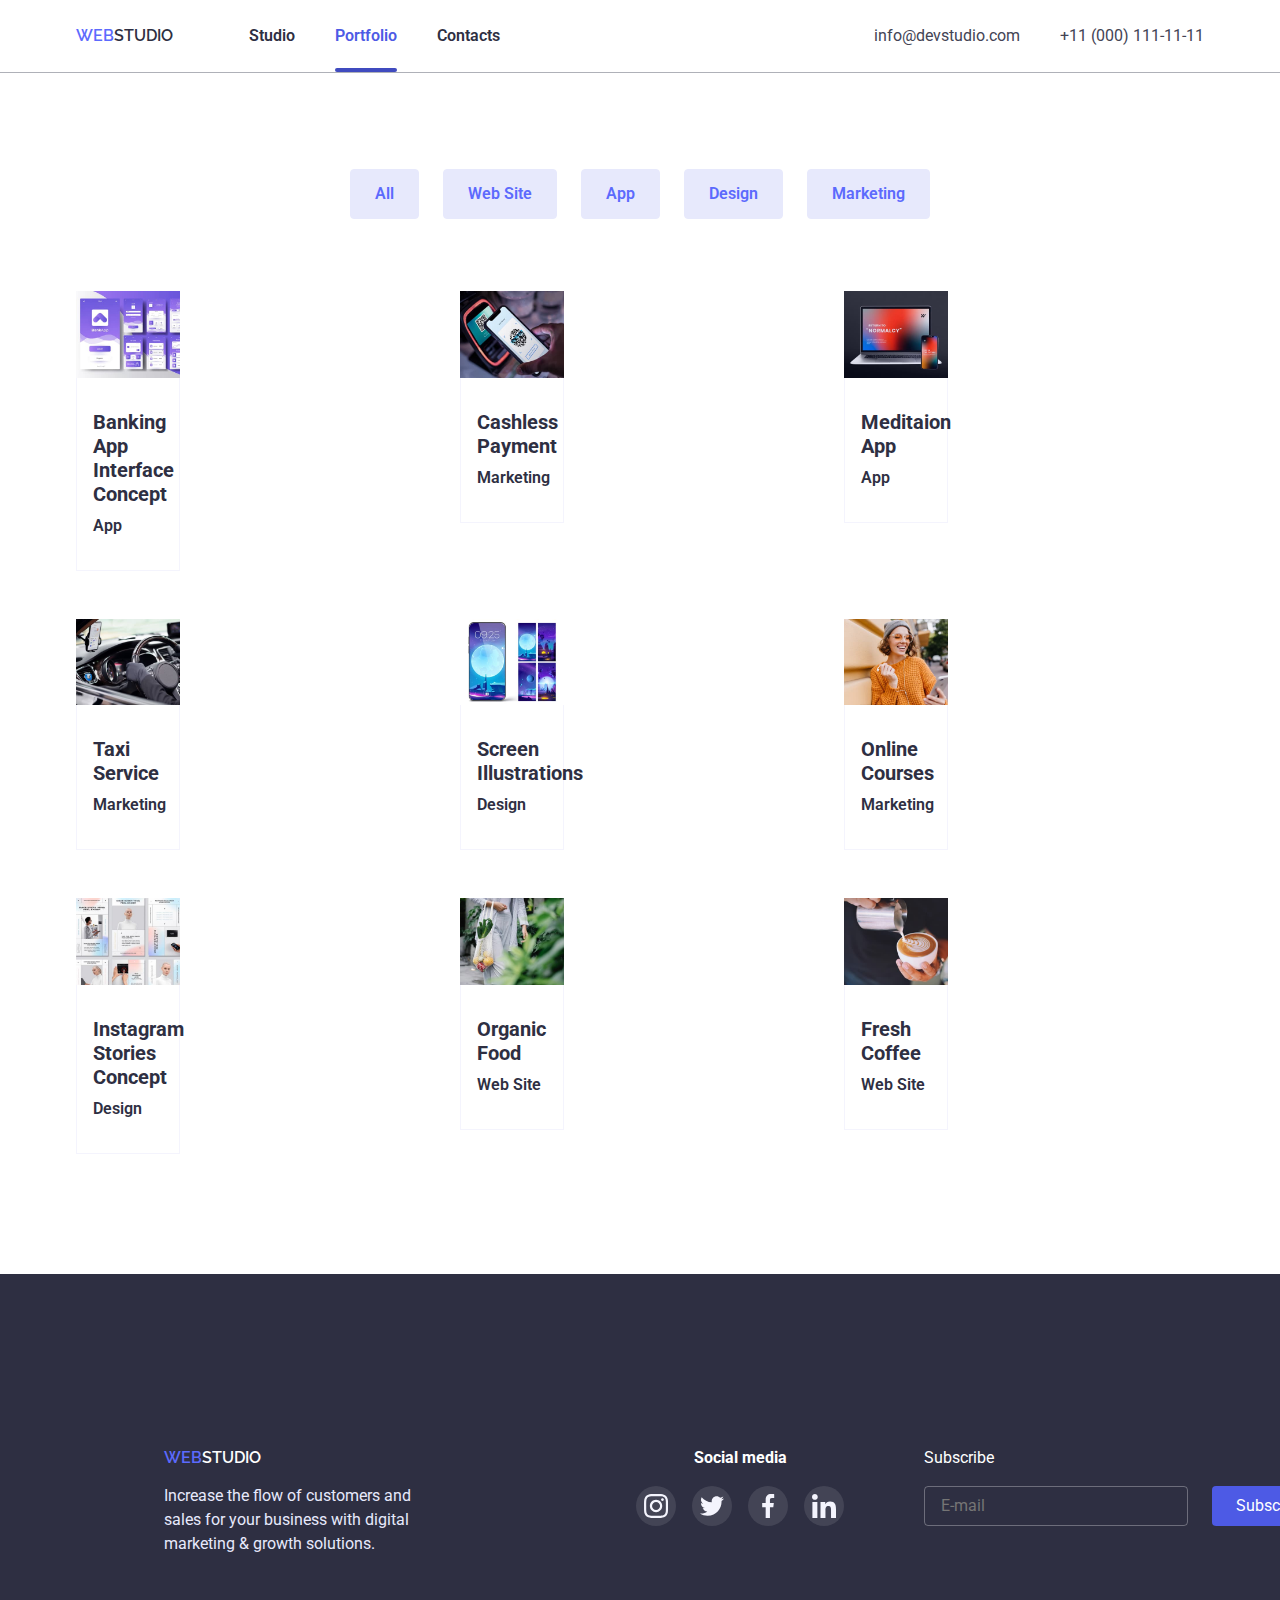
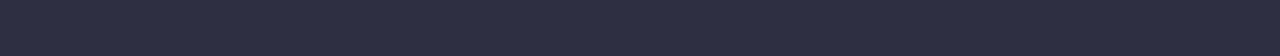
==== portfolio.html @ 5d25dc53 "." ====
<!DOCTYPE html>
<html lang="en">
<head>
    <meta charset="UTF-8">
    <meta http-equiv="X-UA-Compatible" content="IE=edge">
    <meta name="viewport" content="width=device-width, initial-scale=1.0">
    <title>Portfolio</title>
    <link rel="preconnect" href="https://fonts.googleapis.com"><link rel="preconnect" href="https://fonts.gstatic.com" crossorigin><link href="https://fonts.googleapis.com/css2?family=Raleway:wght@800&family=Roboto:wght@400;700&display=swap" rel="stylesheet">
    <link rel="stylesheet" href="https://cdn.jsdelivr.net/npm/modern-normalize@1.1.0/modern-normalize.min.css">
    <link href="https://unpkg.com/aos@2.3.1/dist/aos.css" rel="stylesheet">
    <link rel="stylesheet" href="./css/styles.css">
    <link rel="stylesheet" href="./css/mobile.css">
    <link rel="stylesheet" href="./css/tablet.css">
    <link rel="stylesheet" href="./css/desktop.css">
</head>
<body>
    <header class=" header">
        <div class="container page-header-container ">
            <nav class="page-nav">
                <a href="" class=" studio link page-header"><span class="web">Web</span>studio</a>
                <ul class=" header-list list ">
                    <li class="header-list">
                        <a  class=" link page-header" href="index.html "> Studio</a></li>
                    <li class="header-list">
                        <a class=" link1 page-header curent" href=" portfolio.html "> Portfolio</a></li>
                    <li class="header-list">
                        <a class=" link page-header" href="#contacts">Contacts</a></li>
        </ul>   
</nav>
<ul class="header-list list">
    <li class="header-link">
       <a class="contacts page-header page-header-list" href="mailto:info@devstudio.com">info@devstudio.com</a></li>
   <li class="header-link">
       <a class="contacts2 page-header page-header-list" href="tel:+110001111111">+11 (000) 111-11-11</a></li>
</ul> 
<button type="button" class="menu-open"data-menu-open >
<svg class="menu-svg" width="32" height="22">
    <use href="./images/defs.svg#icon-menu-1"></use>
</svg>
</button>
</div> 
        <div class="mob-menu is-hidden" data-menu >
            <div class="container">
                <div>
            <button type="button" class="menu-close" data-menu-close >
                <svg class="icon-a" width="8" height="8" >
                    <use href="./images/x.svg#icon-close-black-18dp-2-1-1" ></use>
                </svg>
            </button>
            <ul class=" mob-menu-list list ">
                <li class="mob-menu-item">
                    <a  class="mob-menu-link1 link" href="index.html "> Studio</a></li>
                <li class="mob-menu-item">
                    <a class="mob-menu-link1 link" href=" portfolio.html "> Portfolio</a></li>
                <li class="mob-menu-item">
                    <a class="mob-menu-link1 link" href="#contacts">Contacts</a></li>
    </ul> 
</div>
<div>
    <ul class="mob-menu-list2 list">
       <li class="mob-menu-item">
           <a class="mob-menu-link1 link" href="tel:+110001111111">+11 (000) 111-11-11</a></li>
           </ul>
    <ul class="mob-menu-list3 list">
        <li class="mob-menu-item2">
            <a class="mob-menu-link3 link" href="mailto:info@devstudio.com">info@devstudio.com</a></li>
    </ul>
        </div>
   <ul class="social-mob-menu list">
    <li class="social-media-menu ">
        <a href="" class="social-link-menu link">
            <svg class="social-icon-menu" width="24" height="24">
                <use href="./images/defs.svg#icon-instagram"></use>
            </svg>
        </a></li>
        <li class="social-media-menu">
            <a href="" class="social-link-menu link">
                <svg class=" social-icon-menu" width="24" height="24">
                    <use href="./images/defs.svg#icon-twitter"></use>
                </svg>
            </a></li>
        <li class="social-media-menu">
            <a href="" class="social-link-menu link">
                <svg class=" social-icon-menu" width="24" height="24">
                    <use href="./images/defs.svg#icon-facebook"></use>
                </svg>  
            </a></li>
        <li class="social-media-menu ">
            <a href="" class="social-link-menu link">
                <svg class=" social-icon-menu" width="24" height="24">
                    <use href="./images/defs.svg#icon-linkedin"></use>
                </svg> 
            </a></li>
</ul>
</div>
</div> 
</div>
</header>
    <main>
        <section class="portfolio">
            <div class="container">
                <h1 class="button3 visual " id="portfolio">Button</h1>
                <ul class="list-button button2">
               <li><button type="button" class=" button button-list ">All</button></li>
               <li><button type="button" class=" button button-list ">Web Site</button></li>
              <li><button type="button" class=" button  button-list ">App</button></li> 
              <li><button type="button" class=" button  button-list ">Design</button></li> 
               <li><button type="button" class=" button button-list ">Marketing</button></li>
           </ul>
       <ul class=" team-foto-list list foto-team " >
            <picture>
                <source 
                srcset="./portfolio-images/bankApp.jpg 1x,
                 ./portfolio-images/bankApp2x.jpg 2x"
                 media="(min-width: 320px)"
                 >
                 <source 
                srcset="./portfolio-images/bankApp-tab.jpg 1x,
                 ./portfolio-images/bankApp-tab2x.jpg 2x"
                 media="(min-width: 768px)"
                 >
                 <source 
                 srcset="./portfolio-images/bankApp-des.jpg 1x,
                  ./portfolio-images/bankApp-des2x.jpg 2x"
                  media="(max-width: 1200px)"
                  >
                 <li class=" team-title-foto ">
                 <a href="" class="link team-title-foto1">
                    <div class="foto-text-wrap">
                    <img src="./portfolio-images/foto.jpg" alt="Banking " width="360" height="300">
                    <p class="foto-text0">14 Stylish and User-Friendly App Design Concepts · Task Manager App · Calorie Tracker App · Exotic Fruit Ecommerce App · Cloud Storage App</p>
                </div>
                    <div class="empployees-card-contant2" >
                <h2  class=" name">Banking App Interface Concept</h2>
                <p class=" work">App</p>
               </div>
            </a>
            </li>
            </picture>
           <picture>
            <source 
                srcset="./portfolio-images/CashlessPayment.jpg 1x,
                 ./portfolio-images/CashlessPayment2x.jpg 2x"
                 media="(min-width: 320px)"
                 >
                 <source 
                 srcset="./portfolio-images/CashlessPayment-tab.jpg 1x,
                  ./portfolio-images/CashlessPayment-tab2x.jpg 2x"
                  media="(min-width: 768px)"
                  >
                  <source 
                 srcset="./portfolio-images/CashlessPayment-des.jpg 1x,
                  ./portfolio-images/CashlessPayment-des2x.jpg 2x"
                  media="(max-width: 1200px)"
                  >
            <li class="team-title-foto">
                <a href="" class="link text-foto-a team-title-foto1">
                <div class="foto-text-wrap ">
                    <img src="./portfolio-images/phone.jpg" alt="phone" width="360" height="300">
                        <p class="foto-text0">14 Stylish and User-Friendly App Design Concepts · Task Manager App · Calorie Tracker App · Exotic Fruit Ecommerce App · Cloud Storage App</p>
                    </div>
                        <div class="empployees-card-contant2">
                            <h2 class="name">Cashless Payment</h2>
                            <p class="work" >Marketing</p>
                        </div>   
            </a>
            </li>
           </picture>
           <picture>
            <source 
            srcset="./portfolio-images/MeditationApp.jpg 1x,
             ./portfolio-images/MeditationApp2x.jpg 2x"
             media="(min-width: 320px)"
             >
             <source 
             srcset="./portfolio-images/MeditationApp-tab.jpg 1x,
              ./portfolio-images/MeditationApp-tab2x.jpg 2x"
              media="(min-width: 768px)"
              >
              <source 
             srcset="./portfolio-images/MeditationApp-des.jpg 1x,
              ./portfolio-images/MeditationApp-des2x.jpg 2x"
              media="(max-width: 1200px)"
              >
              <li class=" team-title-foto ">
                <a href="" class="link team-title-foto1">
                    <div class="foto-text-wrap">
                    <img src="./portfolio-images/Laptop.jpg" alt="Meditaion App" width="360" height="300">
                    <p class="foto-text0">14 Stylish and User-Friendly App Design Concepts · Task Manager App · Calorie Tracker App · Exotic Fruit Ecommerce App · Cloud Storage App</p>
               </div>
                    <div  class="empployees-card-contant2">
                    <h2 class="name">Meditaion App</h2>
                    <p class="work">App</p>
                </div>
            </a>
            </li>
           </picture>
           <picture>
            <source 
            srcset="./portfolio-images/TaxiService.jpg 1x,
             ./portfolio-images/TaxiService2x.jpg 2x"
             media="(min-width: 320px)"
             >
             <source 
             srcset="./portfolio-images/TaxiService-tab.jpg 1x,
              ./portfolio-images/TaxiService-tab2x.jpg 2x"
              media="(min-width: 768px)"
              >
              <source 
             srcset="./portfolio-images/TaxiService-des.jpg 1x,
              ./portfolio-images/TaxiService-des2x.jpg 2x"
              media="(max-width: 1200px)"
              >
            <li class="team-title-foto ">
                <a href="" class="link team-title-foto1">
                    <div class="foto-text-wrap">
                    <img src="./portfolio-images/taxi.jpg" alt="Taxi" width="360" height="300">  
                <p class="foto-text0">14 Stylish and User-Friendly App Design Concepts · Task Manager App · Calorie Tracker App · Exotic Fruit Ecommerce App · Cloud Storage App</p>
               </div>
                <div class="empployees-card-contant2" >
                    <h3 class="name">Taxi Service</h3>
                    <p class="work">Marketing</p>
                </div>
            </a> </li>
           </picture>
           <picture>
            <source 
            srcset="./portfolio-images/ScreenIllustrations.jpg 1x,
             ./portfolio-images/ScreenIllustrations2x.jpg 2x"
             media="(min-width: 320px)"
             >
             <source 
             srcset="./portfolio-images/ScreenIllustrations-tab.jpg 1x,
              ./portfolio-images/ScreenIllustrations-tab2x.jpg 2x"
              media="(min-width: 768px)"
              >
              <source 
             srcset="./portfolio-images/ScreenIllustrations-des.jpg 1x,
              ./portfolio-images/ScreenIllustrations-des2x.jpg 2x"
              media="(max-width: 1200px)"
              >
            <li class="team-title-foto " >
                <a href="" class="link team-title-foto1">
                    <div class="foto-text-wrap">
                    <img src="./portfolio-images/screen.jpg" alt="Screen" width="360" height="300">
                <p class="foto-text0">14 Stylish and User-Friendly App Design Concepts · Task Manager App · Calorie Tracker App · Exotic Fruit Ecommerce App · Cloud Storage App</p>
               </div>
                <div class="empployees-card-contant2">
                <h3 class="name">Screen Illustrations</h3>
                <p class="work" >Design</p>
               </div>
            </a>
            </li>
           </picture>
        <picture>
            <source 
            srcset="./portfolio-images/OnlineCourses.jpg 1x,
             ./portfolio-images/OnlineCourses2x.jpg 2x"
             media="(min-width: 320px)"
             >
             <source 
             srcset="./portfolio-images/OnlineCourses-tab.jpg 1x,
              ./portfolio-images/OnlineCourses-tab2x.jpg 2x"
              media="(min-width: 768px)"
              >
              <source 
             srcset="./portfolio-images/OnlineCourses-des.jpg 1x,
              ./portfolio-images/OnlineCourses-des2x.jpg 2x"
              media="(max-width: 1200px)"
              > 
            <li class="team-title-foto ">
                <a href="" class="link team-title-foto1 ">
                    <div class="foto-text-wrap">
                    <img src="./portfolio-images/online.jpg" alt="Online Courses" width="360" height="300">
                    <p class="foto-text0">14 Stylish and User-Friendly App Design Concepts · Task Manager App · Calorie Tracker App · Exotic Fruit Ecommerce App · Cloud Storage App</p>
                </div>
                    <div class="empployees-card-contant2" >
                <h3 class="name">Online Courses</h3>
                <p class="work">Marketing</p>
               </div>
            </a>
            </li>
        </picture>
        <picture>
            <source 
            srcset="./portfolio-images/InstagramStoriesConcept.jpg 1x,
             ./portfolio-images/InstagramStoriesConcept2x.jpg 2x"
             media="(min-width: 320px)"
             >
             <source 
             srcset="./portfolio-images/InstagramStoriesConcept-tab.jpg 1x,
              ./portfolio-images/InstagramStoriesConcept-tab2x.jpg 2x"
              media="(min-width: 768px)"
              >
              <source 
             srcset="./portfolio-images/InstagramStoriesConcept-des.jpg 1x,
              ./portfolio-images/InstagramStoriesConcept-des2x.jpg 2x"
              media="(max-width: 1200px)"
              > 
              <li class="team-title-foto ">
                <a href="" class="link team-title-foto1">
               <div class="foto-text-wrap">
                    <img src="./portfolio-images/instagram.jpg" alt="Instagram Stories" width="360" height="300">
                <p class="foto-text0">14 Stylish and User-Friendly App Design Concepts · Task Manager App · Calorie Tracker App · Exotic Fruit Ecommerce App · Cloud Storage App</p>
                </div>
                <div class="empployees-card-contant2">  
                <h3 class="name">Instagram Stories Concept</h3>
               <p class="work">Design</p>
            </div>
        </a>
        </li>
        </picture>
        <picture>
            <source 
            srcset="./portfolio-images/OrganicFood.jpg 1x,
             ./portfolio-images/OrganicFood2x.jpg 2x"
             media="(min-width: 320px)"
             >
             <source 
             srcset="./portfolio-images/OrganicFood-tab.jpg 1x,
              ./portfolio-images/OrganicFood-tab2x.jpg 2x"
              media="(min-width: 768px)"
              >
              <source 
             srcset="./portfolio-images/OrganicFood-des.jpg 1x,
              ./portfolio-images/OrganicFood-des2x.jpg 2x"
              media="(max-width: 1200px)"
              > 
              <li class="team-title-foto ">
                <a href="" class="link team-title-foto1">
               <div class="foto-text-wrap">
                    <img src="./portfolio-images/organic.jpg" alt="Organic Food" width="360" height="300">
                <p class="foto-text0">14 Stylish and User-Friendly App Design Concepts · Task Manager App · Calorie Tracker App · Exotic Fruit Ecommerce App · Cloud Storage App</p>
            </div>
                <div class="empployees-card-contant2" >
                    <h3 class="name" >Organic Food</h3>
                    <p class="work">Web Site</p>
                </div>
            </a>
            </li> 
        </picture>
        <picture>
            <source 
            srcset="./portfolio-images/FreshCoffee.jpg 1x,
             ./portfolio-images/FreshCoffee2x.jpg 2x"
             media="(min-width: 320px)"
             >
             <source 
             srcset="./portfolio-images/FreshCoffee-tab.jpg 1x,
              ./portfolio-images/FreshCoffee-tab2x.jpg 2x"
              media="(min-width: 768px)"
              >
              <source 
             srcset="./portfolio-images/FreshCoffee-des.jpg 1x,
              ./portfolio-images/FreshCoffee-des2x.jpg 2x"
              media="(max-width: 1200px)"
              > 
            <li class="team-title-foto ">
                <a href="" class="link team-title-foto1">
               <div class="foto-text-wrap">
                    <img src="./portfolio-images/coffee.jpg" alt="Fresh Coffee" width="360" height="300"> 
                <p class="foto-text0">14 Stylish and User-Friendly App Design Concepts · Task Manager App · Calorie Tracker App · Exotic Fruit Ecommerce App · Cloud Storage App</p>
            </div>
                <div class="empployees-card-contant2" >
                    <h3 class="name" >Fresh Coffee</h3>
                    <p class="work">Web Site</p>
                </div>
            </a>
            </li> 
        </picture>  
    </ul>     
</div>  
</section>
</main>  
<footer class="footer " id="contacts">
    <div class="container footer-container">
       <div class="div">
        <a class=" studio-footer link footer-end list " href=""><span class="web2">Web</span>studio</a></li>
    <p class="end-text">Increase the flow of customers and sales for your business with digital marketing & growth solutions.</p>
</div>
    <div class="footer-div-1">
    <h3 class="media">Social media</h3>
    <ul class="box-icone2 list ">
        <li class="box-icone">
            <a href="" class="box-icone-a">
            <svg class=" media-icone-a" width="24" height="24" >
                <use href="./images/defs.svg#icon-instagram"></use>
            </svg>
        </a></li>
    <li class="box-icone">
         <a href="" class="box-icone-a">
         <svg class=" media-icon" width="24" height="24">
            <use href="./images/defs.svg#icon-twitter"></use>
        </svg>
    </a></li>
    <li class="box-icone">
         <a href="" class="box-icone-a">
            <svg class=" media-icon" width="24" height="24">
                <use href="./images/defs.svg#icon-facebook"></use>
            </svg>
         </a></li>
         <li class="box-icone">
            <a href="" class="box-icone-a">
                <svg class=" media-icon" width="24" height=24">
                    <use href="./images/defs.svg#icon-linkedin"></use>
                </svg>
            </a></li>
</ul>
</div>
<div class="footer-div">
    <p class="subscribe">Subscribe</p>
    <form action="" class="contact-form">
        <input 
        aria-label="E-mail"
        type="email" 
        name="email"
        class="email" 
        placeholder="E-mail">
    <button class="button-s">Subscribe
        <svg class=" icon-send" width="24" height="20">
            <use href="./images/symbol3-defs.svg#icon-Frame-3-1"></use>
        </svg>    
    </button>
</form>
</div>
</div>
</footer>
</body>
<script src="./js/menu.js"></script>
</html>
---- css/styles.css ----
:root{
    --title-color : #2E2F42;
    --typle-color:#5c6afd;
    --while-color:#FFFFFF;
    --typle2-color:#434455;
    --while2-color:#E7E9FC;
    --while3-color:#F4F4FD;
    --blue-color:#4D5AE5;
    --title2-color:#AFB1B8;
    --title3-color:#8E8F99;
    --title4-color:#E5E5E5;
    --blue2-color:#404BBF;
    --green:#31D0AA;
    ----red: red;
    --gray:#757575;
}

h1,
h2,
h3,
p{
margin-top: 0%;
margin-bottom: 0%;
}
.portfolio1{
    padding-bottom: 48px;
}
ul{
margin-top: 0%;
margin-bottom: 0%;
padding-left: 0%;
}
img{
display: block;
width: 100%;
height: auto;
}
.container{
width: 1158px;
margin-left: auto;
margin-right: auto;
padding-left: 15px;
padding-right: 15px;
}
/*-------------HEADER-------------- */
.header{
background:var(--while-color);
border-bottom: 1px solid var(--title2-color);
}
.element.style{
    display: flex;
}
.no-scroll{
    overflow: hidden;
}
.studio{
   margin-right: 76px;
}
.page-header-container{
    display: flex;
    align-items: center;
}
.contacts{
    margin-left: 332px;
}
body{
    color:var(--title-color) ;
    font-family: 'Roboto',sans-serif;
}
.web{
    color: var(--typle-color);
    text-transform: uppercase; 
    font-family: Raleway;
}
.studio{
    color:var(--title-color);
    text-transform: uppercase; 
    font-family: Raleway;
}
.team-title-foto{
    font-size: 36px;
    line-height:calc(40/36);
    color:var(--title-color);
   width: 396px;
}
/*---------------BUTTON------------ */
.menu-open{
    min-height: 40px;
    min-width: 40px;
    display: flex;
    align-items: center;
    justify-items: center;
    margin: 0;
    padding: 0;
    background-color:transparent;
    margin-left: auto;
    border: none;
    cursor: pointer;
    outline: none;
}
.menu-svg{
    stroke:var(--title-color);
    justify-content: center;
    align-items: center; 
}
.page-header-list{
    color: var(--blue-color);
}
/* --------HEADER-------- */
.header-list,
.contacts,
.contacts2{
    display: none;
}
.page-header{
    padding-top: 24px;
    padding-bottom: 24px;
}
/*-----------MENU-----------*/
.mob-menu{
    position: fixed;
    top: 0;
    z-index: 1;
    width: 100%;
    height: 100%;
    background-color: var(--while-color);
    padding-top:24px;
}
.mob-menu > .container{
    height: 100%;
    display: flex;
    flex-direction: column;
    justify-content: space-between;
    overflow-y: auto;
}
.menu-close{
    display: block;
    margin-left: auto;
    margin-bottom: 32px;
    width: 24px;
    height: 24px;
    border:1 px solid var(--while2-color);
    border-radius: 50%;
    cursor: pointer;
}
.mob-menu-list{
    margin-bottom: 284px;
}
.mob-menu-item:not(:last-child){
margin-bottom: 40px;
}
.mob-menu-link1{
font-weight: 700;
font-size: 36px;
line-height:calc(40/36);
letter-spacing: 0.02em;
color: var(--title-color);
}
.mob-menu-link1:hover,
.mob-menu-link1:focus{
   color:var(--blue-color);
}
 .mob-menu-link3:hover,
.mob-menu-link3:focus{
    color:var(--blue-color);
 }
.mob-menu-link3{
    font-weight: 500;
    font-size: 20px;
    line-height: calc(24/20);
    color: var(--title-color);
}
.mob-menu-list2{
    margin-bottom: 40px;
}
.mob-menu-list3{
    margin-bottom: 48px;
}
/*.social-mob-menu{
    display: flex;
    gap: 24px;
    justify-content: center;
    margin-top: 8px;
}*/
.social-mob-menu {
    display: flex;
    gap: 64px;
    justify-content: center;
    margin-bottom: 40px;
}
.social-media-menu{
    width:40px ;
    height:40px;
}
.social-link-menu{
    width: 100%;
    height: 100%;
    background-color: var(--blue-color);
    border-radius: 50%;
    display: flex;
    justify-content: center;
    align-items: center;
    cursor: pointer;
    }

.social-icon-menu{
     align-items: center;
    justify-content: center;
}
/*------------------SKILLS-------------*/
/*.rectangle{
    border-radius: 4px;
    border: 1px solid var(--while3-color);
    display: block;
    width: 264px;
    gap: 24px;
    background-color: var(--while3-color);
    margin-bottom: 8px;
}*/
.skills-2{
    padding-top: 96px;
    padding-bottom: 96px;
}
/*--------------STUDIO---------- */
.box-media{
    border-radius: 4px;
    background-color: var(--while3-color);
    width: 264px;
    height: 112px;
    gap: 24px;
    justify-content: center;
    display: flex;
}
/*.box-1{
    height: 112px;
    width: 264px;
    display: flex;
    align-items: center;
    justify-content: center;
    position: absolute;
}*/
.sol{
    padding-top:112px;
    padding-bottom:112px;
    margin-left: auto;
    margin-right: auto;
    background-image: linear-gradient(rgba(46, 47, 66, 0.7),rgba(46, 47, 66, 0.7)), url('../images/office-mobile.jpg');
    background-size:cover;
    background-position: center;
    background-repeat:no-repeat ;
    background-color: var(--title-color);
}
@media (min-device-pixel-ratio: 2),
  (min-resolution: 192dpi),
  (min-resolution: 2dppx){
  .sol {
    background-image: linear-gradient(rgba(46, 47, 66, 0.7),rgba(46, 47, 66, 0.7)), url('../images/office-mobile-2x.jpg');
  }  
}
.foto-text0{
position: absolute;
top: 0;
font-size: 16;
font-weight: 400;
color: var(--while-color);
padding: 40px;
background-color: var(--blue-color);
height: 100%;
transform:translateY(100%);
transition: transform 250ms cubic-bezier(0.4, 0, 0.2, 1);
overflow:auto;
}
.team-title-foto:hover .foto-text0{
    transform:translateY(0);
}
.foto-text-wrap{
    position: relative;
    overflow: hidden;
}
.foto-list{
    display: none;
}
.solutions-title{
    font-size: 36px;
    line-height:calc(40/36);
    color:var(--while-color);
    width:320px;
    margin-left:auto;
    margin-right: auto;
    text-align: center;
}
/*-------------BUTTON------------- */
.btn{
      padding-top:12px; ;
      padding-bottom: 12px;
      padding-left:32px;
      padding-right: 32px;
    font-family:inherit;
        font-size: 16px;
        line-height: calc(24/16);
        cursor: pointer;
}
.btn{
    background-color: var(--typle-color); 
    color:var(--while-color);
    margin-top: 48px;
    margin-left: auto;
    margin-right: auto;
    display: block;
    box-shadow: 0px 4px 4px rgba(0, 0, 0, 0.15);
    border-radius: 4px;
    font-weight: 600;
    border: none;
}
.button-list:hover,
.button-list:focus{  
    background-color:var(--blue2-color);
    box-shadow: 0px 1px 6px rgba(46, 47, 66, 0.08), 0px 1px 1px rgba(46, 47, 66, 0.16), 0px 2px 1px rgba(46, 47, 66, 0.08);
    color: var(--while-color);
    border-color: var(--blue2-color);
}
.button{
    padding-top: 12px;
    padding-bottom: 12px;
    padding-left: 24px;
    padding-right: 24px;
    font-family: inherit;
    font-size: 16px;
    line-height: calc(24/16);
    cursor: pointer;
    background: var(--while2-color);
    color:var(--typle-color);
    border: 1px solid var(--while2-color);
    border-radius: 4px;
    font-weight: 600;
    transition: border-color 250ms cubic-bezier(0.4, 0, 0.2, 1),color 250ms cubic-bezier(0.4, 0, 0.2, 1),box-shadow 250ms cubic-bezier(0.4, 0, 0.2, 1),background-color 250ms cubic-bezier(0.4, 0, 0.2, 1);
}

.list-button{
    display: flex;
    list-style: none;
    gap: 24px;
    justify-content: center;
    margin-bottom: 72px;
    flex-wrap: wrap;
}
    /*------------PORTFOLIO------------- */
.visual{
        position: absolute;
        width: 1px;
        height: 1px;
        margin: -1px;
        border: 0;
        padding: 0;
        white-space:nowrap;
        clip-path: inset(100%);
        clip: rect(0 0 0 0);
        overflow: hidden;
    }
    /* ---------BUTTON--------- */
.button3{
        position: absolute;
        width: 1px;
        height: 1px;
        margin: -1px;
        border: 0;
        padding: 0;
        white-space:nowrap;
        clip-path: inset(100%);
        clip: rect(0 0 0 0);
        overflow: hidden; 
    }
.btn-list:focus,
.btn-list:hover{
    background-color: var(--blue2-color);
    color:var(--while-color) ;
    }
.btn-list{
    transition: background-color 250ms cubic-bezier(0.4, 0, 0.2, 1),color 250ms cubic-bezier(0.4, 0, 0.2, 1);
}
    /* --------------STUDIO---------- */
.list-ul{
 padding: 0%;
 margin: 0;
display: inline;
gap: 24px;
}
.st-list{
    margin-right: 24px;
    display: block;
}
.st-list2{
    margin-right: auto;
    display:block;
}
.list-ul>.st-list{
    outline: 1px solid var(--while-color)   
}
.title-team{
        font-size: 36px;
        line-height: calc(40/36);
        color:var(--title-color);
        margin-bottom: 72px;
        margin-left:auto;
        text-align: center;

    }
.title-list{
        font-family: Roboto;
        font-weight: 600;
        font-size: 36px;
        line-height:calc(40/36);
        color:var(--title-color);
        margin-bottom:8px;
       
    }
.text{
        font-size: 16px;
        line-height:calc(24/16);
        color:var(--typle2-color);
        font-family:'Roboto';
        font-weight: 500;
        padding-bottom: 72px;
        margin-left: 16px;
        }
.foto{
    display: none;
}
    /*-----------LIST-------- */
.list{
    list-style: none;
}
.link{
    text-decoration: none;
    display: block;
}
/* FOTO */

/*---------CONTACTS-----------*/
.empployees-card-contant-wrapper{
border: 1px solid var(--while3-color);
background-color: var(--while-color);
border-top: none;
padding-top:32px;
padding-bottom: 32px;
text-align: center;
margin-bottom: 72px;
}

.empployees-card-contant2{
    border: 1px solid var(--while3-color);
    background-color: var(--while-color);
    border-top: none;
    padding-top:32px;
    padding-bottom: 32px;
    padding-left: 16px;  
}
.team-title{
    background:var(--while3-color);
    padding-top: 72px;
    padding-bottom: 128px;
    margin-left: auto;
    margin-right: auto;
}
.team-foto{
display: flex;
flex-wrap: wrap;
}
.team-foto-list{
    display: flex;
    gap: 48px 24px;
    flex-wrap: wrap;
}
.foto-team{
    margin-bottom: 120px;
}

team-title-foto1{
    transition: box-shadow 250ms cubic-bezier(0.4, 0, 0.2, 1) ;
}
.team-title-foto1:hover,
.team-title-foto1:focus{
    box-shadow: 0px 1px 6px rgba(46, 47, 66, 0.08), 0px 1px 1px rgba(46, 47, 66, 0.16), 0px 2px 1px rgba(46, 47, 66, 0.08);
}
.title-foto{
    font-size: 36px;
    line-height:calc(40/36);
    color:var(--title-color);
    margin-bottom: 48px;
    margin-right: 24px;

}
.card{
    margin-bottom: 120px;
}
.empployees-card-contant{
    border: 1px solid var(--while3-color);
background-color: var(--while-color);
border-top: none;
padding: 32px,16px,32px,26px;
}
.team{
    background-color:var(--while-color);
}
.name{
    font-size: 20px;
    line-height:calc(24/20);
    color:var(--title-color);
}
.work{
    font-size: 16px;
    line-height: calc(24/16);
    color:var(--title-color) ; 
    margin-top: 8px;
}
/*--------------------CUSTOMERS------------- */
.customers{
    background-color: var(--while-color);
    padding-top: 72px;
    padding-bottom: 96px;
}
.customers-text{ 
    font-size: 36px;
    line-height: calc(40/36);
    color:var(--title-color);
    margin-left:auto;
    margin-right: auto;
    text-align: center;
    margin-bottom: 72px;
}
.box{
display: flex;
gap: 24px;
flex-wrap: wrap;
margin-left: auto;
margin-right: auto;
}
.logo{
   width: calc((100% - 60px) / 2);
    height: 88px;  
}
.icone-link{
    display: flex;
    width:100%;
    height: 100%;
    justify-content: center;
    align-items: center;
    border-radius: 4px;
    border: 1px solid var(--title3-color);
    fill: var(--title3-color);
    transition: border-color 250ms cubic-bezier(0.4, 0, 0.2, 1);
}
.icone-link:hover,
.icone-link:focus{
border-color: var(--blue2-color);
fill: var(--blue2-color);
}
.icone-link{
    transition: 250ms cubic-bezier(0.4, 0, 0.2, 1);
}
/*---------------------TEAM-------------------*/
.social{
    display: flex;
    gap: 24px;
    justify-content: center;
    margin-top: 8px;
}
.social-media{
width: 40px;
height: 40px;
}
.social-icon{
    align-items: center;
    justify-content: center;
}
.social-link{
    width: 100%;
    height: 100%;
    background-color: var(--blue-color);
    border-radius: 50%;
    display: flex;
   justify-content: center;
   align-items: center;
    cursor: pointer;
    transition: background-color 250ms cubic-bezier(0.4, 0, 0.2, 1);
    }
.social-link:hover,
.social-link:focus{
background-color: var(--blue2-color);
}
/*--------------------PORTFOLIO-------------*/
.portfolio{
    padding-top: 96px;
}
/*----------FOOTER---------- */
.footer{
    background-color:var(--title-color);
    padding-top:96px;
    padding-bottom:96px ;
    margin-left: auto;
    margin-right: auto;
}
.web2{
    color: var(--typle-color);
    text-transform: uppercase; 
    font-family: Raleway;
    text-align: center;
}
.studio-footer{
    color: var(--while-color);
    font-size: 18px;
    line-height: calc(21/18);
    font-weight: 800;
    text-transform: uppercase; 
    font-family: Raleway;
    margin-left: 88px;
}
.end-text{
    font-size: 16px;
    line-height:calc(24/16);
    color:var(--while2-color) ;
    width: 268px;
    height:72px;
    margin-top: 17.5px;  
    margin-left: 88px;
    margin-right: 88px;
}
.media{
font-size: 16px;
line-height:calc(24/16);
color: var(--while-color);
margin-top: 72px;
margin-bottom: 16px;
text-align: center;
margin-left: auto;
}
.box-icone2{
    display: flex;
    gap: 16px;
    margin-left: auto;
    margin-right: auto; 
}
.box-icone{
    width: 40px;
    height: 40px;
}
.box-icone-a{
    width: 40px;
    height: 40px;
    background-color:rgba(255, 255, 255, 0.1);
    border-radius: 50%;
    display: flex;
    align-items: center;
    justify-content: center;
    cursor: pointer;
    transition:background-color 250ms cubic-bezier(0.4, 0, 0.2, 1);
    fill: var(--title3-color);
}
.box-icone-a:focus,
.box-icone-a:hover{
background-color:var(--green) ;
}
.media-icon :hover,
.media-icon :focus{
color: var(--blue2-color);
}

.div{
    margin-right: 120px;
}
/*------------------MODAL--------------*/
.backdrop{
    position: fixed;
    top: 0;
    width: 100%;
    height: 100%;
    opacity: 1;
    background-color: rgba(46, 47, 66, 0.4);;
    transition:opacity 250ms cubic-bezier(0.4, 0, 0.2, 1),visibility 250ms cubic-bezier(0.4, 0, 0.2, 1);
}
.modal{
    position: absolute;
    top: 50%;
    left: 50%;
    width: 408px;
    background-color: var(--while-color);
    border-radius: 4px;
    transform: translate(-50%,-50%) scale(1) rotate(0);
    transition:transform 250ms cubic-bezier(0.4, 0, 0.2, 1);
    padding: 72px 24px 24px ;
}
.backdrop.is-hidden.modal{
    transform: translate(-50%,-50%) scale(0) rotate(-360de);
}
.modal-button{
    display: flex;
    align-items: center;
    justify-content: center;
    position: absolute;
    right: 24px;
    top: 24px;
    width: 24px;
    height: 24px;
    background-color: transparent;
    border-radius: 50%;
    cursor: pointer;
    border:  1px solid rgba(0, 0, 0, 0.1);
    background-color: var(--while2-color);
    padding: 0px;
    transition:background-color 250ms cubic-bezier(0.4, 0, 0.2, 1);
}
.modal-button:hover,
.modal-button:focus{
    background-color: var(--blue2-color);
}
.icon-a{
    align-items: center;
    justify-content: center;
    transition:fill 250ms cubic-bezier(0.4, 0, 0.2, 1);
    fill: var(--title-color);
}
.icon-a:focus,
.icon-a:hover{
    fill: var(--while-color);
}
.is-hidden{
    opacity: 0;
    visibility: hidden;
    pointer-events: none;
}
.page-header-link{
    position: relative;
}
.modal-title2{
    font-size: 16px;
    line-height: calc(24/16);
    font-weight: 500;
    color: var(--title-color);
    text-align: center;
    margin-bottom: 14px;
}
.subscribe{
    font-size: 16px;
    line-height:calc(24/16);
    color: var(--while-color);
    margin-top: 72px;
}
.email{
    width: 396px;
    height: 40px;
    box-sizing: border-box;
border: 1px solid rgba(255, 255, 255, 0.3);
border-radius: 4px;
padding-left: 16px;
background-color:transparent;
color: var(--while-color);
transition: border-color 250ms cubic-bezier(0.4, 0, 0.2, 1), color  250ms cubic-bezier(0.4, 0, 0.2, 1);
}
.email:focus{
    border-color: var(--blue-color);
    outline: none;
}
.email::placeholder-shown{
    color: var(--blue-color);
}
.button-s{
    height: 40px;
   display: flex;
   align-items: center;
    padding: 8px 24px;
    color: var(--while-color);
    background-color: var(--blue-color);
    border-radius: 4px;
    border: none;
    cursor: pointer;
    transition:background-color 250ms cubic-bezier(0.4, 0, 0.2, 1);
    margin-top: 16px;
}
.button-s:hover,
.button-s:focus{
    background-color:var(--blue2-color);
}
.icon-send{
margin-left: 16px;
fill: var(--while-color);
}
.modal-input{
width: 100%;
height: 40px;
border: 1px solid rgba(33, 33, 33, 0.2);
border-radius: 4px;
padding-left: 35px;
background-color: transparent;
transition:border-color 250ms cubic-bezier(0.4, 0, 0.2, 1),fill 250ms cubic-bezier(0.4, 0, 0.2, 1);
}
.modal-input:focus{
border-color: var(--blue-color);
outline: none;
}
.modal-input:focus + .user{
fill: var(--blue-color);
}
.modal-coment:focus{
border-color: var(--blue-color);
outline: none;  
}
.send{
padding: 16px 32px;
color: var(--while-color);
background-color:var(--blue-color);
box-shadow: 0px 4px 4px rgba(0, 0, 0, 0.15);
border-radius: 4px;
cursor: pointer;
border: none;
margin-right: auto;
margin-left: auto;
display: block;
margin-top: 24px;
min-width: 169px;
font-weight: 500;
font-size: 16px;
line-height: calc(24/16);
transition:background-color 250ms cubic-bezier(0.4, 0, 0.2, 1) ;
}
.send:focus,
.send:hover{
background-color: var(--blue2-color);
}
.name-modal{
    font-weight: 400;
    font-size: 12px;
    line-height:calc(16/12);
    color: var(--title3-color);
    margin-bottom: 4px;
    display: inline-block;
    letter-spacing: 0.04em;
}
/*--------------------------SVG----------------*/
.user{
    display: block;
    left: 16px;
    top: 50%;
    transform: translate(0,-50%);
    fill:var(--title-color) ;
    position: absolute;
}
.modal-form{
    position: relative;
}
/*-------------------------*/

.modal-coment{
width: 360px;
height: 120px;
border: 1px solid rgba(33, 33, 33, 0.2);
border-radius: 4px;
background-color:transparent;
outline: none;
padding: 8px 16px ;
resize: none;
transition:border-color 250ms cubic-bezier(0.4, 0, 0.2, 1),color 250ms cubic-bezier(0.4, 0, 0.2, 1) ;
display: block;
}
.modal-coment:placeholder-shown{
color: var(--blue-color);
}
.modal-coment :hover,
.modal-coment :focus {
    border-color: var(--blue-color);
    outline: none;
}
.modal-coment-label{
    margin-bottom: 8px;
    transition:transform 250ms cubic-bezier(0.4, 0, 0.2, 1);
    display: block;
}
.modal-field{
    margin-bottom: 24px;
}
/*-----------------CHECK------------*/
.privaty-text::before{
    content: '';
    display: flex;
    width:16px ;
    height: 16px;
    border: 1.25px solid var(--title-color);
    border-radius: 2px;
    margin-right:8px;
}
.privaty-text{
    font-weight: 400;
    font-size: 12px;
    line-height: calc(16/12);
    display: flex;
    align-items: center;
    color:var(--gray);
}
.check{
    font-size: 12px;
    line-height: calc(16/12);
    display: flex;
    align-items: center;
    color:rgba(77, 90, 229, 1) ;
}
.footer-div{
    margin-left: auto;
}
.privaty-check{
    margin-top: 16px;
}
.check-input:checked + .privaty-text::before{
    background-color: var(--blue-color);
    border: none;
    background-image: url(../images/Vector\ \(8\).svg);
    background-repeat: no-repeat;
    background-position:center;
}
---- css/mobile.css ----
@media screen and  (min-width:320px) and (max-width:767px) {
    .container{
        max-width: 428px;
       }
       .team-title>.container{
        max-width: 264px;
       }
       .footer-container>.container{
        max-width: 264px;
       }
       .foto-text0{
        display: none;
       }
     /*  .sol{
        max-width: 428px;
        min-width: 320px;
    }*/
       .title-list{
        text-align: center;
       }
       .studio-footer{
        text-align: center;
    }
    .end-text{  
         text-align: center;
    }
    .subscribe{
        text-align: center;
        margin-left: auto;
        margin-bottom: 16px;
    }
    .button-s{
        margin-left: auto;
        margin-right: auto;
    }
       .box-icone2{ 
        justify-content: center;
    }
    }
---- css/tablet.css ----
@media screen and  (min-width:768px )and (max-width:1199px) {
    .container{
        max-width: 768px;
       }
    .team-title>.container{
        max-width: 552px;
       }
    .footer-container>.container{
        max-width: 552px;
       }
    .footer-div-1{
        display: flex;
    }
    .div-2{
        display: flex;
    }
    .header-list{
        display: flex;
        align-items: center; 
        gap: 40px;
        color:var(--title-color);
        transition: color 250ms cubic-bezier(0.4, 0, 0.2, 1) ;
        margin-left: auto;
    }
.header-list :hover,
.header-list:focus{
color:var(--blue-color);
}
.menu-svg{
    display: none;
}
.menu-open{
    display: none;
}
.curent{
    position: relative;
}
.curent::after{
    content:'' ;
    position: absolute;
    width: 100%;
    height: 4px;
    bottom: 0;
    display: block;
    background-color:var(--blue-color);
    left: 0;
    border-radius: 2px;
}
.page-nav{
    display:flex;
    align-items: center;
}
.page-header{
    padding-top: 24px;
    padding-bottom: 24px;
    transition: color 250ms cubic-bezier(0.4, 0, 0.2, 1);
}
.contacts{
    margin-left: 112px;
}
.link1{
    font-size: 16px;
    line-height:calc(24/16);
    font-weight: 600;
    color: var(--blue-color);
    text-decoration: none;
    display: block;
}
.link{
    font-size: 16px;
    line-height:calc(24/16);
    color:var(--title-color);
    font-weight: 600;
}
.contacts{
    font-size: 16px;
    line-height:calc(24/16);
    color:var(--typle2-color);
    text-decoration: none;
    margin-right: auto;
}
.contacts2{
    font-size: 16px;
    line-height:calc(24/16);
    color:var(--typle2-color);
    text-decoration: none;
    margin-left: auto;
    margin-right: auto; 
}
.header-list,
.contacts,
.contacts2{
    display: flex;
}
.page-header{
    padding-top: 24px;
    padding-bottom: 24px;
}
     .sol{
        padding-top:188px ;
        padding-bottom:188px;
        background-image: linear-gradient(rgba(46, 47, 66, 0.7),rgba(46, 47, 66, 0.7)), url('../images/office-tablet.jpg');
    }
    @media (min-device-pixel-ratio: 2),
  (min-resolution: 192dpi),
  (min-resolution: 2dppx) {
  .sol {
    background-image: linear-gradient(rgba(46, 47, 66, 0.7),rgba(46, 47, 66, 0.7)), url('../images/office-tablet-2x.jpg');
  }
}
       .foto-list{
        display: flex;
        gap: 24px;
    }
    .solutions-title{
        font-size: 56px;
        line-height:calc(60/56);
        width: 492px;
    }
    .list-ul{
        display:flex;
        flex-wrap: wrap;
     }
    .title-list{
        font-size: 36px;
        font-weight: 700;
        line-height: calc(40/36);
        line-height:calc(40/36);
        margin-bottom: auto;
        width: calc((100% - 72px) / 2);
    }
    .text{
        font-weight: 500;
        width: calc((100% - 72px) / 2);
    }
    .foto{
        padding-top:120px ;
        padding-bottom: 120px;
    }
    .kann-title{
        font-size: 36px;
        line-height:calc(40/36) ;
        color: var(--title-color);
        text-transform: capitalize;
        margin-bottom: 72px;
        margin-left:auto ;
        margin-right:auto;
        text-align: center;
    }
    .team-title{
        padding-top:120px;
        padding-bottom:120px;
    }
    .team-foto{
        display: block;
        gap: 24px;
        }
        .team-title-foto{
            width: calc((100% - 77px)/ 2);
        }
        /*.team-title-foto{
            width: 264px;
        }*/
    .customers{
        padding-bottom: 96px;
        }
    .logo{
        width: calc((100% - 168px) / 3);
       }
       .footer{
        padding-top:98px;
        padding-bottom:98px;
    }
    .studio-footer{
        color: var(--while-color);
        line-height: calc(21/18);
        margin-left: 0px;
        
    }
    .end-text{
        font-size: 16px;
        line-height:calc(24/16);
        color:var(--while2-color) ;
        width: 264px; 
        margin-left: 0px;
    }
    .box-icone2{
        display: flex;
        gap: 16px;
        margin-left: auto;
        margin-right: auto; 
    }
    .subscribe{
        margin-left: 108px;
    }
    .email{
        width: 264px;
        margin-left: 108px;
    }
    .button-s{
        margin-left: 24px;
    }
    .contact-form{
        display: flex;
        align-items: flex-end;
    }
       }
---- css/desktop.css ----
@media screen and (min-width:1200px){
    .container{
        max-width: 1200px;
    }
    .team-title>.container{
        max-width: 1200px;
       }
       .footer-container{
        display: flex;
        align-items: baseline;
    }
       .header-list{
        display: flex;
        align-items: center; 
        gap: 40px;
        color: transparent;
        transition: color 250ms cubic-bezier(0.4, 0, 0.2, 1) ;
        margin-left: auto;
    }
    .header-list :hover,
.header-list:focus{
color:var(--blue-color);
}
.menu-svg{
    display: none;
}
.menu-open{
    display: none;
}
.curent{
    position: relative;
}
.curent::after{
    content:'' ;
    position: absolute;
    width: 100%;
    height: 4px;
    bottom: 0;
    display: block;
    background-color:var(--blue2-color);
    left: 0;
    border-radius: 2px;
}
.contacts{
    margin-left: 332px;
}
.page-nav{
    display:flex;
    align-items: center;
}
.page-header{
    padding-top: 24px;
    padding-bottom: 24px;
    transition: color 250ms cubic-bezier(0.4, 0, 0.2, 1);
}
.header-list :hover,
.header-list:focus{
color:var(--blue-color);
}
.page-header-list{
    color: var(--blue-color);
}
.link{
    font-size: 16px;
    line-height:calc(24/16);
    color:var(--title-color);
    font-weight: 600;
}
.link1{
    font-size: 16px;
    line-height:calc(24/16);
    font-weight: 600;
    color: var(--blue-color);
    text-decoration: none;
    display: block;
}
.contacts{
    font-size: 16px;
    line-height:calc(24/16);
    color:var(--typle2-color);
    text-decoration: none;
    margin-right: auto;

}
.contacts2{
    font-size: 16px;
    line-height:calc(24/16);
    color:var(--typle2-color);
    text-decoration: none;
    margin-left: auto;
    margin-right: auto; 
}
.header-list,
.contacts,
.contacts2{
    display: flex;
}
.page-header{
    padding-top: 24px;
    padding-bottom: 24px;
} 
.skills-2{
        padding-top: 120px;
    }
    .sol{
        padding-top:188px ;
        padding-bottom:188px;
        max-width: 1440px;
        min-width: 1200px;
        height: 603px;
        background-image: linear-gradient(rgba(46, 47, 66, 0.7),rgba(46, 47, 66, 0.7)), url('../images/office.jpg');
    }
@media (min-device-pixel-ratio: 2),
  (min-resolution: 192dpi),
  (min-resolution: 2dppx) {
  .sol {
    background-image: linear-gradient(rgba(46, 47, 66, 0.7),rgba(46, 47, 66, 0.7)), url('../images/office-2x.jpg');
  }
}
    .foto-list{
        display: flex;
        gap: 24px;
    }
    .solutions-title{
        font-size: 56px;
        line-height:calc(60/56);
        color:var(--while-color);
        width: 492px;
        margin-left:auto;
        margin-right: auto;
        text-align: center;
    }
    .btn{
          line-height: calc(19/16);
  }
    .rectangle{
        border-radius: 4px;
        border: 1px solid var(--while3-color);
        display: block;
        width: 264px;
        gap: 24px;
        background-color: var(--while3-color);
        margin-bottom: 8px;
    }
    .box-1{
        height: 112px;
        width: 264px;
        display: flex;
        align-items: center;
        justify-content: center;
        position: absolute;
    }
    .foto-logo{
        justify-content: center;
        align-items: center;
        display: flex;
        position: absolute;
    }
    .list-ul{
       display: flex;
    }
    .title-team{
       margin-top: 120px;
    }
    .title-list{
        font-size: 20px;
        line-height:calc(24/20);
        margin-top:112px ;
    }
.text{
        width: 264px;
        font-weight: 400;
        margin-left: auto;
        margin-top: 8px;
    }
 .foto{
        padding-top:120px ;
        padding-bottom: 120px;
    }
.kann-title{
        font-size: 36px;
        line-height:calc(40/36) ;
        color: var(--title-color);
        text-transform: capitalize;
        margin-bottom: 72px;
        margin-left:auto ;
        margin-right:auto;
        text-align: center;
    }
    .team-title{
        padding-top:120px;
        padding-bottom:120px;
    }
    .team-foto{
        display: flex;
        gap: 24px;
        flex-wrap: nowrap;
        }
        .team-title-foto{
            width: calc((100% - 48px)/ 3);
        }
    .customers{
        padding-bottom: 120px;
        }
    .customers-text{
        padding-top: 120px;
    }
     .box{
        flex-wrap: nowrap;
        }

    .logo{
        width: calc((100% - 168px)/ 6);
        }
        .footer{
            padding-top:100px;
            padding-bottom:100px;
        }
        .studio-footer{
            color: var(--while-color);
            line-height: calc(21/18);
            
        }
        .end-text{
            font-size: 16px;
            line-height:calc(24/16);
            color:var(--while2-color) ;
             width: 264px;
             height:72px;
             margin-top: 16px;  
        }
        .subscribe{
            margin-left: 80px;
        }
        .email{
            margin-left: 80px;
            width: 264px;
        }
        .contact-form{
            display: flex;
            align-items: flex-end;
            gap: 24px;
        }
     }
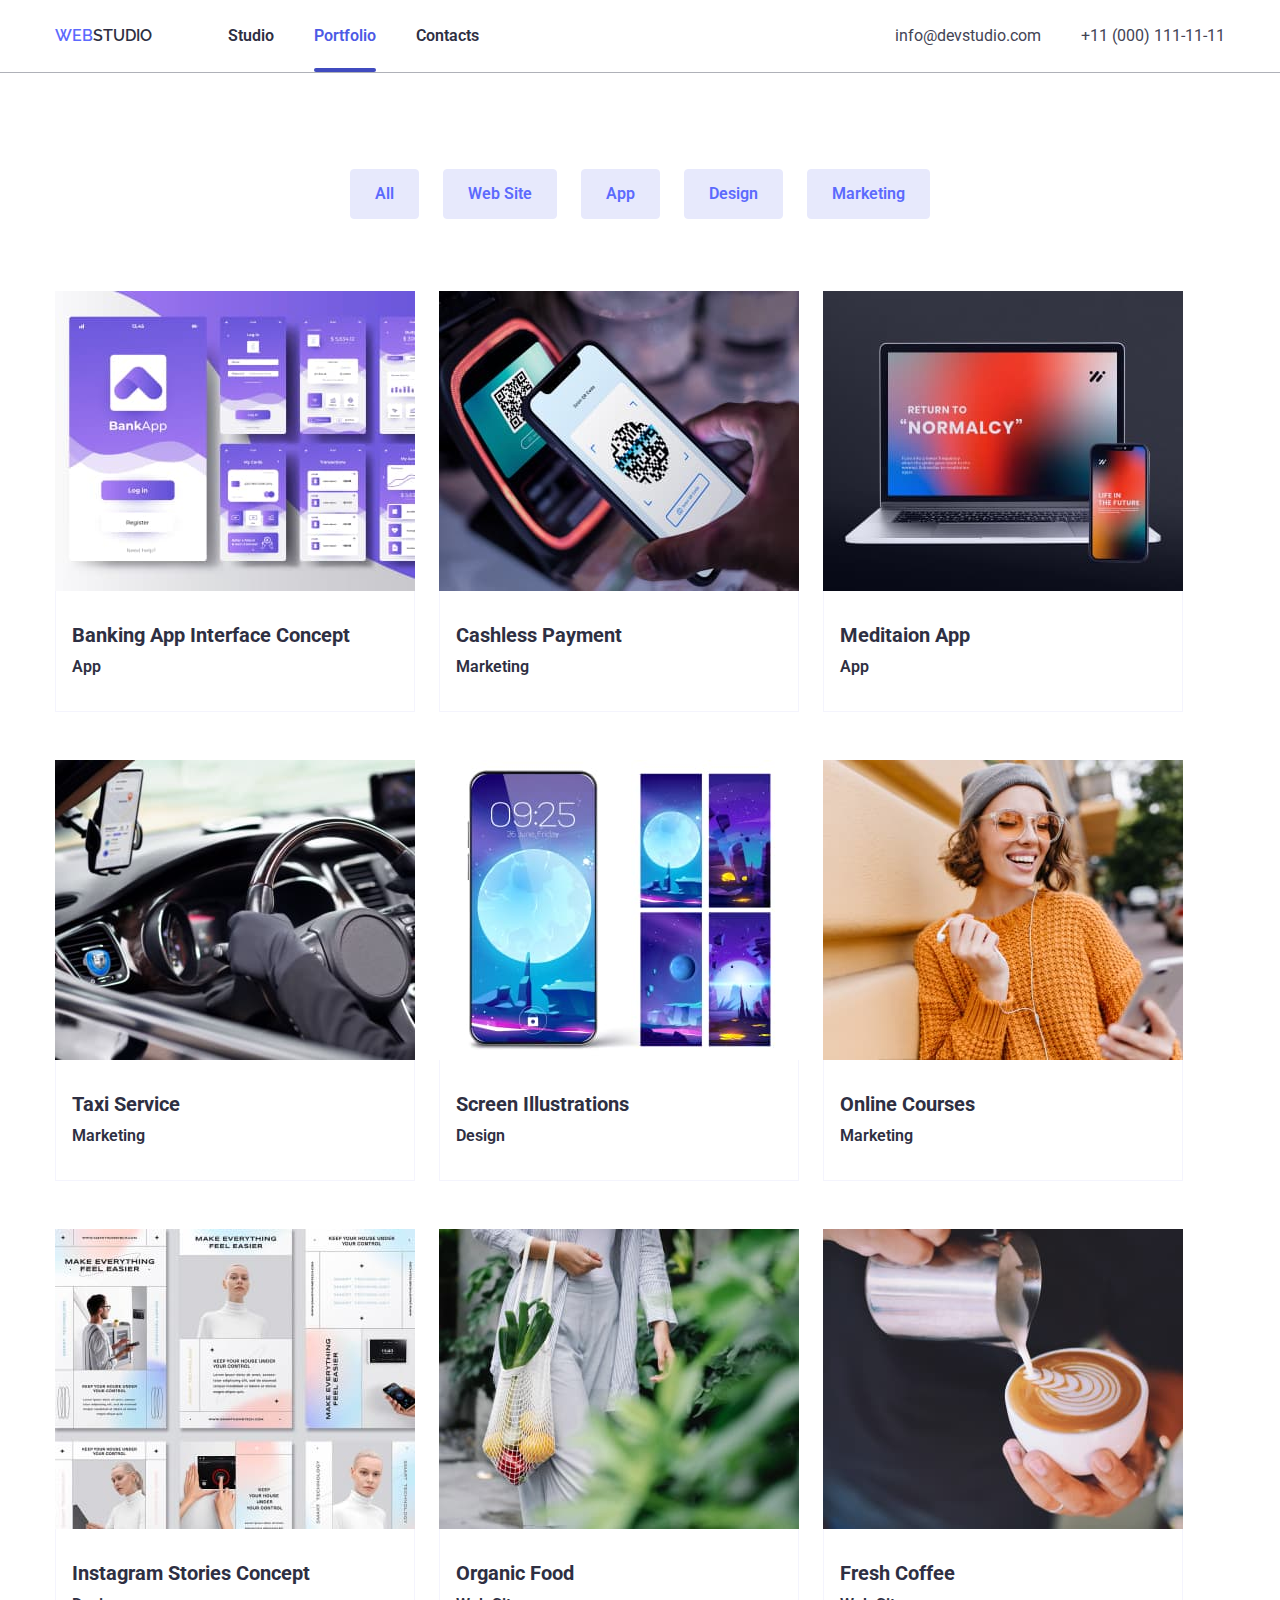
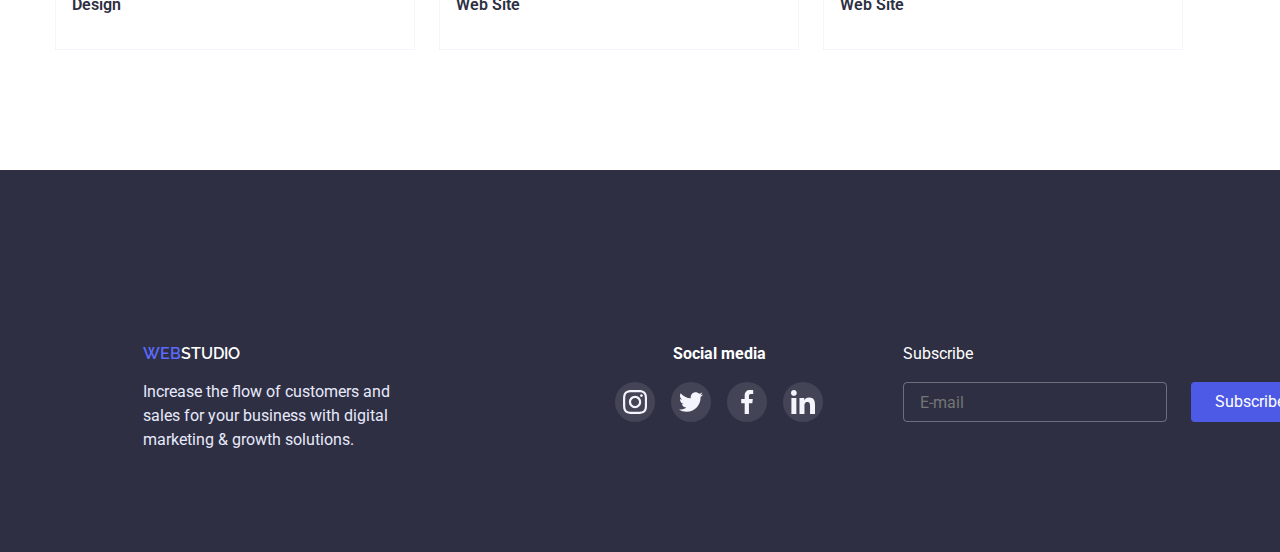
==== commit 843b3b96: "." ====
--- a/portfolio.html
+++ b/portfolio.html
@@ -27,7 +27,7 @@
                         <a class=" link page-header" href="#contacts">Contacts</a></li>
         </ul>   
 </nav>
-<ul class="header-list list">
+<ul class="header-list1 list">
     <li class="header-link">
        <a class="contacts page-header page-header-list" href="mailto:info@devstudio.com">info@devstudio.com</a></li>
    <li class="header-link">
--- a/css/styles.css
+++ b/css/styles.css
@@ -36,7 +36,6 @@
 height: auto;
 }
 .container{
-width: 1158px;
 margin-left: auto;
 margin-right: auto;
 padding-left: 15px;
@@ -193,17 +192,18 @@
     height:40px;
 }
 .social-link-menu{
+    display: flex;
     width: 100%;
     height: 100%;
     background-color: var(--blue-color);
     border-radius: 50%;
-    display: flex;
     justify-content: center;
     align-items: center;
     cursor: pointer;
     }
 
 .social-icon-menu{
+    display: flex;
      align-items: center;
     justify-content: center;
 }
@@ -311,6 +311,9 @@
     border-radius: 4px;
     font-weight: 600;
     border: none;
+}
+.rectangle{
+    display: none;
 }
 .button-list:hover,
 .button-list:focus{  
--- a/css/tablet.css
+++ b/css/tablet.css
@@ -26,11 +26,25 @@
 .header-list:focus{
 color:var(--blue-color);
 }
+.header-list1{
+    align-items: center; 
+    gap: 40px;
+    color: transparent;
+    transition: color 250ms cubic-bezier(0.4, 0, 0.2, 1) ;
+    margin-left: auto;
+}
+.header-list1 :hover,
+.header-list1:focus{
+color:var(--blue-color);
+}
 .menu-svg{
     display: none;
 }
 .menu-open{
     display: none;
+}
+.v{
+    width: calc((100% - 24px) / 2);
 }
 .curent{
     position: relative;
@@ -85,7 +99,6 @@
     color:var(--typle2-color);
     text-decoration: none;
     margin-left: auto;
-    margin-right: auto; 
 }
 .header-list,
 .contacts,
@@ -156,11 +169,8 @@
         gap: 24px;
         }
         .team-title-foto{
-            width: calc((100% - 77px)/ 2);
+          width: calc((100% - 24px) / 2);
         }
-        /*.team-title-foto{
-            width: 264px;
-        }*/
     .customers{
         padding-bottom: 96px;
         }
@@ -170,6 +180,10 @@
        .footer{
         padding-top:98px;
         padding-bottom:98px;
+    }
+    .footer-container{
+        display: flex;
+        flex-wrap: wrap;
     }
     .studio-footer{
         color: var(--while-color);
--- a/css/desktop.css
+++ b/css/desktop.css
@@ -19,6 +19,18 @@
     }
     .header-list :hover,
 .header-list:focus{
+color:var(--blue-color);
+}
+.header-list1{
+    display: flex;
+    align-items: center; 
+    gap: 40px;
+    color: transparent;
+    transition: color 250ms cubic-bezier(0.4, 0, 0.2, 1) ;
+    margin-left: auto;
+}
+.header-list1 :hover,
+.header-list1:focus{
 color:var(--blue-color);
 }
 .menu-svg{
@@ -196,8 +208,8 @@
         gap: 24px;
         flex-wrap: nowrap;
         }
-        .team-title-foto{
-            width: calc((100% - 48px)/ 3);
+    .team-title-foto{
+            width: 100%;
         }
     .customers{
         padding-bottom: 120px;
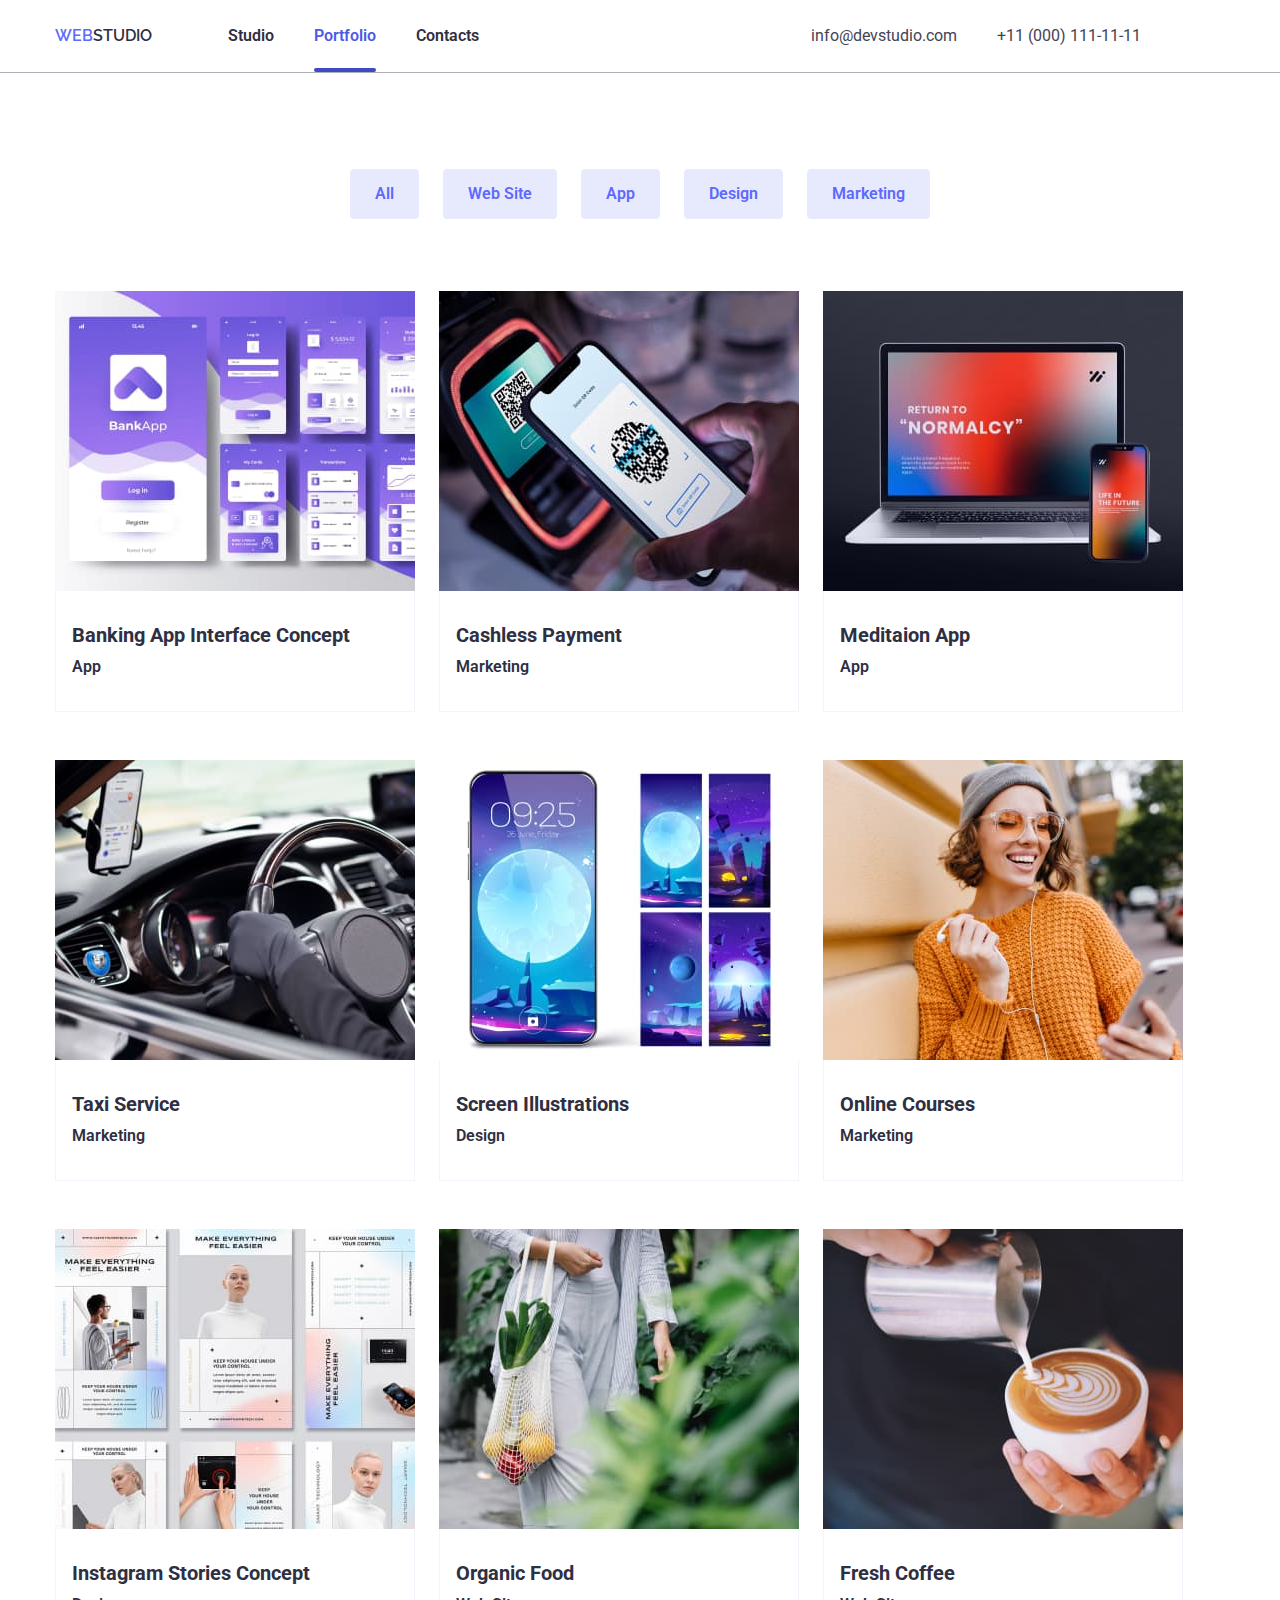
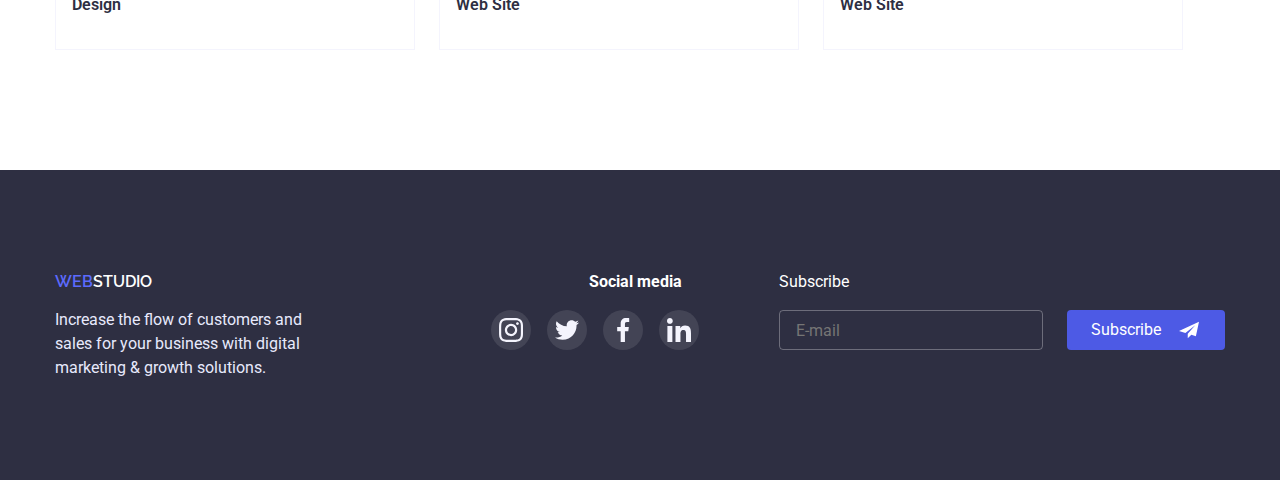
==== commit 994ae5f4: "." ====
--- a/portfolio.html
+++ b/portfolio.html
@@ -20,11 +20,11 @@
                 <a href="" class=" studio link page-header"><span class="web">Web</span>studio</a>
                 <ul class=" header-list list ">
                     <li class="header-list">
-                        <a  class=" link page-header" href="index.html "> Studio</a></li>
+                        <a  class=" link page-header " href="index.html "> Studio</a></li>
                     <li class="header-list">
                         <a class=" link1 page-header curent" href=" portfolio.html "> Portfolio</a></li>
                     <li class="header-list">
-                        <a class=" link page-header" href="#contacts">Contacts</a></li>
+                        <a class=" link page-header header-list-2" href="#contacts">Contacts</a></li>
         </ul>   
 </nav>
 <ul class="header-list1 list">
@@ -33,6 +33,7 @@
    <li class="header-link">
        <a class="contacts2 page-header page-header-list" href="tel:+110001111111">+11 (000) 111-11-11</a></li>
 </ul> 
+</nav>
 <button type="button" class="menu-open"data-menu-open >
 <svg class="menu-svg" width="32" height="22">
     <use href="./images/defs.svg#icon-menu-1"></use>
@@ -109,17 +110,17 @@
            </ul>
        <ul class=" team-foto-list list foto-team " >
             <picture>
-                <source 
+                <source class="bankApp" 
                 srcset="./portfolio-images/bankApp.jpg 1x,
                  ./portfolio-images/bankApp2x.jpg 2x"
                  media="(min-width: 320px)"
                  >
-                 <source 
+                 <source class="bankApp-tab"
                 srcset="./portfolio-images/bankApp-tab.jpg 1x,
                  ./portfolio-images/bankApp-tab2x.jpg 2x"
                  media="(min-width: 768px)"
                  >
-                 <source 
+                 <source class="bankApp-des"
                  srcset="./portfolio-images/bankApp-des.jpg 1x,
                   ./portfolio-images/bankApp-des2x.jpg 2x"
                   media="(max-width: 1200px)"
@@ -138,17 +139,17 @@
             </li>
             </picture>
            <picture>
-            <source 
+            <source class="bankApp"
                 srcset="./portfolio-images/CashlessPayment.jpg 1x,
                  ./portfolio-images/CashlessPayment2x.jpg 2x"
                  media="(min-width: 320px)"
                  >
-                 <source 
+                 <source class="bankApp-tab"
                  srcset="./portfolio-images/CashlessPayment-tab.jpg 1x,
                   ./portfolio-images/CashlessPayment-tab2x.jpg 2x"
                   media="(min-width: 768px)"
                   >
-                  <source 
+                  <source class="bankApp-des" 
                  srcset="./portfolio-images/CashlessPayment-des.jpg 1x,
                   ./portfolio-images/CashlessPayment-des2x.jpg 2x"
                   media="(max-width: 1200px)"
@@ -167,17 +168,17 @@
             </li>
            </picture>
            <picture>
-            <source 
+            <source class="bankApp"
             srcset="./portfolio-images/MeditationApp.jpg 1x,
              ./portfolio-images/MeditationApp2x.jpg 2x"
              media="(min-width: 320px)"
              >
-             <source 
+             <source class="bankApp-tab"
              srcset="./portfolio-images/MeditationApp-tab.jpg 1x,
               ./portfolio-images/MeditationApp-tab2x.jpg 2x"
               media="(min-width: 768px)"
               >
-              <source 
+              <source class="bankApp-des"
              srcset="./portfolio-images/MeditationApp-des.jpg 1x,
               ./portfolio-images/MeditationApp-des2x.jpg 2x"
               media="(max-width: 1200px)"
@@ -196,17 +197,17 @@
             </li>
            </picture>
            <picture>
-            <source 
+            <source class="bankApp"
             srcset="./portfolio-images/TaxiService.jpg 1x,
              ./portfolio-images/TaxiService2x.jpg 2x"
              media="(min-width: 320px)"
              >
-             <source 
+             <source class="bankApp-tab"
              srcset="./portfolio-images/TaxiService-tab.jpg 1x,
               ./portfolio-images/TaxiService-tab2x.jpg 2x"
               media="(min-width: 768px)"
               >
-              <source 
+              <source class="bankApp-des"
              srcset="./portfolio-images/TaxiService-des.jpg 1x,
               ./portfolio-images/TaxiService-des2x.jpg 2x"
               media="(max-width: 1200px)"
@@ -224,17 +225,17 @@
             </a> </li>
            </picture>
            <picture>
-            <source 
+            <source class="bankApp" 
             srcset="./portfolio-images/ScreenIllustrations.jpg 1x,
              ./portfolio-images/ScreenIllustrations2x.jpg 2x"
              media="(min-width: 320px)"
              >
-             <source 
+             <source class="bankApp-tab"
              srcset="./portfolio-images/ScreenIllustrations-tab.jpg 1x,
               ./portfolio-images/ScreenIllustrations-tab2x.jpg 2x"
               media="(min-width: 768px)"
               >
-              <source 
+              <source class="bankApp-des"
              srcset="./portfolio-images/ScreenIllustrations-des.jpg 1x,
               ./portfolio-images/ScreenIllustrations-des2x.jpg 2x"
               media="(max-width: 1200px)"
@@ -253,17 +254,17 @@
             </li>
            </picture>
         <picture>
-            <source 
+            <source class="bankApp"
             srcset="./portfolio-images/OnlineCourses.jpg 1x,
              ./portfolio-images/OnlineCourses2x.jpg 2x"
              media="(min-width: 320px)"
              >
-             <source 
+             <source class="bankApp-tab"
              srcset="./portfolio-images/OnlineCourses-tab.jpg 1x,
               ./portfolio-images/OnlineCourses-tab2x.jpg 2x"
               media="(min-width: 768px)"
               >
-              <source 
+              <source class="bankApp-des"
              srcset="./portfolio-images/OnlineCourses-des.jpg 1x,
               ./portfolio-images/OnlineCourses-des2x.jpg 2x"
               media="(max-width: 1200px)"
@@ -282,17 +283,17 @@
             </li>
         </picture>
         <picture>
-            <source 
+            <source class="bankApp"
             srcset="./portfolio-images/InstagramStoriesConcept.jpg 1x,
              ./portfolio-images/InstagramStoriesConcept2x.jpg 2x"
              media="(min-width: 320px)"
              >
-             <source 
+             <source class="bankApp-tab"
              srcset="./portfolio-images/InstagramStoriesConcept-tab.jpg 1x,
               ./portfolio-images/InstagramStoriesConcept-tab2x.jpg 2x"
               media="(min-width: 768px)"
               >
-              <source 
+              <source class="bankApp-des"
              srcset="./portfolio-images/InstagramStoriesConcept-des.jpg 1x,
               ./portfolio-images/InstagramStoriesConcept-des2x.jpg 2x"
               media="(max-width: 1200px)"
@@ -311,17 +312,17 @@
         </li>
         </picture>
         <picture>
-            <source 
+            <source class="bankApp"
             srcset="./portfolio-images/OrganicFood.jpg 1x,
              ./portfolio-images/OrganicFood2x.jpg 2x"
              media="(min-width: 320px)"
              >
-             <source 
+             <source class="bankApp-tab"
              srcset="./portfolio-images/OrganicFood-tab.jpg 1x,
               ./portfolio-images/OrganicFood-tab2x.jpg 2x"
               media="(min-width: 768px)"
               >
-              <source 
+              <source class="bankApp-des"
              srcset="./portfolio-images/OrganicFood-des.jpg 1x,
               ./portfolio-images/OrganicFood-des2x.jpg 2x"
               media="(max-width: 1200px)"
@@ -340,17 +341,17 @@
             </li> 
         </picture>
         <picture>
-            <source 
+            <source class="bankApp"
             srcset="./portfolio-images/FreshCoffee.jpg 1x,
              ./portfolio-images/FreshCoffee2x.jpg 2x"
              media="(min-width: 320px)"
              >
-             <source 
+             <source class="bankApp-tab"
              srcset="./portfolio-images/FreshCoffee-tab.jpg 1x,
               ./portfolio-images/FreshCoffee-tab2x.jpg 2x"
               media="(min-width: 768px)"
               >
-              <source 
+              <source class="bankApp-des"
              srcset="./portfolio-images/FreshCoffee-des.jpg 1x,
               ./portfolio-images/FreshCoffee-des2x.jpg 2x"
               media="(max-width: 1200px)"
@@ -360,14 +361,14 @@
                <div class="foto-text-wrap">
                     <img src="./portfolio-images/coffee.jpg" alt="Fresh Coffee" width="360" height="300"> 
                 <p class="foto-text0">14 Stylish and User-Friendly App Design Concepts · Task Manager App · Calorie Tracker App · Exotic Fruit Ecommerce App · Cloud Storage App</p>
-            </div>
                 <div class="empployees-card-contant2" >
                     <h3 class="name" >Fresh Coffee</h3>
                     <p class="work">Web Site</p>
                 </div>
+            </div>
             </a>
             </li> 
-        </picture>  
+        </picture> 
     </ul>     
 </div>  
 </section>
--- a/css/styles.css
+++ b/css/styles.css
@@ -52,15 +52,9 @@
 .no-scroll{
     overflow: hidden;
 }
-.studio{
-   margin-right: 76px;
-}
 .page-header-container{
     display: flex;
     align-items: center;
-}
-.contacts{
-    margin-left: 332px;
 }
 body{
     color:var(--title-color) ;
@@ -85,7 +79,6 @@
 /*---------------BUTTON------------ */
 .menu-open{
     min-height: 40px;
-    min-width: 40px;
     display: flex;
     align-items: center;
     justify-items: center;
@@ -96,6 +89,7 @@
     border: none;
     cursor: pointer;
     outline: none;
+    margin-left: auto;
 }
 .menu-svg{
     stroke:var(--title-color);
@@ -106,15 +100,16 @@
     color: var(--blue-color);
 }
 /* --------HEADER-------- */
+.header-list,
 .header-list,
 .contacts,
 .contacts2{
     display: none;
 }
-.page-header{
+/*.page-header-container{
     padding-top: 24px;
     padding-bottom: 24px;
-}
+}*/
 /*-----------MENU-----------*/
 .mob-menu{
     position: fixed;
@@ -133,7 +128,7 @@
     overflow-y: auto;
 }
 .menu-close{
-    display: block;
+    display:flex;
     margin-left: auto;
     margin-bottom: 32px;
     width: 24px;
@@ -141,12 +136,23 @@
     border:1 px solid var(--while2-color);
     border-radius: 50%;
     cursor: pointer;
-}
-.mob-menu-list{
-    margin-bottom: 284px;
+    justify-items: center;
+    align-items: center;
+    background-color: var(--while2-color);
+}
+.menu-close:hover,
+.menu-close:focus{
+    background-color: var(--blue-color);
+}
+.icon-a :hover,
+.icon-a:focus{
+    fill: var(--while-color);
 }
 .mob-menu-item:not(:last-child){
 margin-bottom: 40px;
+}
+.link2{
+    margin-bottom: 284px;
 }
 .mob-menu-link1{
 font-weight: 700;
@@ -169,11 +175,9 @@
     line-height: calc(24/20);
     color: var(--title-color);
 }
-.mob-menu-list2{
-    margin-bottom: 40px;
-}
-.mob-menu-list3{
-    margin-bottom: 48px;
+.menu2{
+    padding-bottom: 40px;
+    margin-top: 48px;
 }
 /*.social-mob-menu{
     display: flex;
@@ -185,7 +189,7 @@
     display: flex;
     gap: 64px;
     justify-content: center;
-    margin-bottom: 40px;
+    align-items: center;
 }
 .social-media-menu{
     width:40px ;
@@ -291,8 +295,8 @@
 }
 /*-------------BUTTON------------- */
 .btn{
-      padding-top:12px; ;
-      padding-bottom: 12px;
+      padding-top:16px; ;
+      padding-bottom: 16px;
       padding-left:32px;
       padding-right: 32px;
     font-family:inherit;
@@ -303,7 +307,7 @@
 .btn{
     background-color: var(--typle-color); 
     color:var(--while-color);
-    margin-top: 48px;
+    margin-top: 72px;
     margin-left: auto;
     margin-right: auto;
     display: block;
@@ -414,8 +418,7 @@
         font-size: 36px;
         line-height:calc(40/36);
         color:var(--title-color);
-        margin-bottom:8px;
-       
+        margin-bottom:8px;     
     }
 .text{
         font-size: 16px;
@@ -423,8 +426,6 @@
         color:var(--typle2-color);
         font-family:'Roboto';
         font-weight: 500;
-        padding-bottom: 72px;
-        margin-left: 16px;
         }
 .foto{
     display: none;
@@ -435,7 +436,6 @@
 }
 .link{
     text-decoration: none;
-    display: block;
 }
 /* FOTO */
 
@@ -447,7 +447,6 @@
 padding-top:32px;
 padding-bottom: 32px;
 text-align: center;
-margin-bottom: 72px;
 }
 
 .empployees-card-contant2{
@@ -533,13 +532,13 @@
 }
 .box{
 display: flex;
-gap: 24px;
+gap:72px 16px;
 flex-wrap: wrap;
 margin-left: auto;
 margin-right: auto;
 }
 .logo{
-   width: calc((100% - 60px) / 2);
+   width: calc((100% - 16px) / 2);
     height: 88px;  
 }
 .icone-link{
@@ -616,7 +615,6 @@
     font-weight: 800;
     text-transform: uppercase; 
     font-family: Raleway;
-    margin-left: 88px;
 }
 .end-text{
     font-size: 16px;
@@ -624,22 +622,20 @@
     color:var(--while2-color) ;
     width: 268px;
     height:72px;
-    margin-top: 17.5px;  
-    margin-left: 88px;
-    margin-right: 88px;
+    margin-top: 16px;  
+    /*margin-left: auto;
+    margin-right: auto;*/
 }
 .media{
 font-size: 16px;
 line-height:calc(24/16);
 color: var(--while-color);
-margin-top: 72px;
-margin-bottom: 16px;
 text-align: center;
-margin-left: auto;
+padding-bottom: 16px;
 }
 .box-icone2{
     display: flex;
-    gap: 16px;
+    gap:16px;
     margin-left: auto;
     margin-right: auto; 
 }
@@ -669,7 +665,8 @@
 }
 
 .div{
-    margin-right: 120px;
+/*margin-left: auto;*/
+margin-right: auto;
 }
 /*------------------MODAL--------------*/
 .backdrop{
@@ -746,7 +743,6 @@
     font-size: 16px;
     line-height:calc(24/16);
     color: var(--while-color);
-    margin-top: 72px;
 }
 .email{
     width: 396px;
@@ -906,7 +902,7 @@
     color:rgba(77, 90, 229, 1) ;
 }
 .footer-div{
-    margin-left: auto;
+    margin-top: 72px;
 }
 .privaty-check{
     margin-top: 16px;
--- a/css/mobile.css
+++ b/css/mobile.css
@@ -3,7 +3,7 @@
         max-width: 428px;
        }
        .team-title>.container{
-        max-width: 264px;
+        max-width: 294px;
        }
        .footer-container>.container{
         max-width: 264px;
@@ -15,6 +15,13 @@
         max-width: 428px;
         min-width: 320px;
     }*/
+    .v:not(:last-child){
+        margin-bottom: 72px;
+    }
+    .header{
+        padding-top:25px ;
+        padding-bottom: 25px;
+    }
        .title-list{
         text-align: center;
        }
@@ -22,7 +29,13 @@
         text-align: center;
     }
     .end-text{  
-         text-align: center;
+        text-align: left;
+    }
+    .footer-div-1{
+        margin-top:72px ;
+    }
+    .team-title-foto{
+        margin-bottom: 48px;
     }
     .subscribe{
         text-align: center;
--- a/css/tablet.css
+++ b/css/tablet.css
@@ -1,15 +1,18 @@
 @media screen and  (min-width:768px )and (max-width:1199px) {
     .container{
-        max-width: 768px;
+        max-width: 582px;
        }
     .team-title>.container{
-        max-width: 552px;
+        max-width: 582px;
        }
     .footer-container>.container{
         max-width: 552px;
        }
-    .footer-div-1{
-        display: flex;
+       .portfolio>.container{
+        max-width: 766px;
+       }
+    .studio{
+        margin-right: 50px;
     }
     .div-2{
         display: flex;
@@ -25,6 +28,9 @@
 .header-list :hover,
 .header-list:focus{
 color:var(--blue-color);
+}
+.header-list-2{
+    margin-right: 80px;
 }
 .header-list1{
     align-items: center; 
@@ -44,6 +50,9 @@
     display: none;
 }
 .v{
+    width: calc((100% - 24px) / 2);
+}
+.team-foto-list{
     width: calc((100% - 24px) / 2);
 }
 .curent{
@@ -65,12 +74,11 @@
     align-items: center;
 }
 .page-header{
+    transition: color 250ms cubic-bezier(0.4, 0, 0.2, 1);
+}
+.page-header-container{
     padding-top: 24px;
     padding-bottom: 24px;
-    transition: color 250ms cubic-bezier(0.4, 0, 0.2, 1);
-}
-.contacts{
-    margin-left: 112px;
 }
 .link1{
     font-size: 16px;
@@ -87,31 +95,35 @@
     font-weight: 600;
 }
 .contacts{
+    font-weight: 400;
     font-size: 16px;
     line-height:calc(24/16);
     color:var(--typle2-color);
     text-decoration: none;
-    margin-right: auto;
 }
 .contacts2{
+    font-weight: 400;
     font-size: 16px;
     line-height:calc(24/16);
     color:var(--typle2-color);
     text-decoration: none;
-    margin-left: auto;
 }
 .header-list,
 .contacts,
 .contacts2{
     display: flex;
 }
-.page-header{
-    padding-top: 24px;
-    padding-bottom: 24px;
+.contacts{
+    font-size: 12px;
+    line-height: calc(14/12);
+}
+.contacts2{
+    font-size: 12px;
+line-height: calc(14/12);
 }
      .sol{
-        padding-top:188px ;
-        padding-bottom:188px;
+        padding-top:112px ;
+        padding-bottom:112px;
         background-image: linear-gradient(rgba(46, 47, 66, 0.7),rgba(46, 47, 66, 0.7)), url('../images/office-tablet.jpg');
     }
     @media (min-device-pixel-ratio: 2),
@@ -138,13 +150,6 @@
         font-size: 36px;
         font-weight: 700;
         line-height: calc(40/36);
-        line-height:calc(40/36);
-        margin-bottom: auto;
-        width: calc((100% - 72px) / 2);
-    }
-    .text{
-        font-weight: 500;
-        width: calc((100% - 72px) / 2);
     }
     .foto{
         padding-top:120px ;
@@ -165,8 +170,8 @@
         padding-bottom:120px;
     }
     .team-foto{
-        display: block;
-        gap: 24px;
+        display:flex;
+        gap:64px 24px;
         }
         .team-title-foto{
           width: calc((100% - 24px) / 2);
@@ -174,8 +179,11 @@
     .customers{
         padding-bottom: 96px;
         }
+       .box{
+            justify-content: center;
+        }
     .logo{
-        width: calc((100% - 168px) / 3);
+        width: calc((100% - 48px) / 3);
        }
        .footer{
         padding-top:98px;
@@ -204,12 +212,8 @@
         margin-left: auto;
         margin-right: auto; 
     }
-    .subscribe{
-        margin-left: 108px;
-    }
     .email{
         width: 264px;
-        margin-left: 108px;
     }
     .button-s{
         margin-left: 24px;
--- a/css/desktop.css
+++ b/css/desktop.css
@@ -8,6 +8,9 @@
        .footer-container{
         display: flex;
         align-items: baseline;
+    }
+    .studio{
+        margin-right: 76px;
     }
        .header-list{
         display: flex;
@@ -20,6 +23,9 @@
     .header-list :hover,
 .header-list:focus{
 color:var(--blue-color);
+}
+.header-list1 :not(:last-child){
+    margin-left: 332px;
 }
 .header-list1{
     display: flex;
@@ -27,7 +33,6 @@
     gap: 40px;
     color: transparent;
     transition: color 250ms cubic-bezier(0.4, 0, 0.2, 1) ;
-    margin-left: auto;
 }
 .header-list1 :hover,
 .header-list1:focus{
@@ -53,9 +58,6 @@
     left: 0;
     border-radius: 2px;
 }
-.contacts{
-    margin-left: 332px;
-}
 .page-nav{
     display:flex;
     align-items: center;
@@ -144,6 +146,7 @@
     }
     .btn{
           line-height: calc(19/16);
+          margin-top: 48px;
   }
     .rectangle{
         border-radius: 4px;
@@ -171,9 +174,6 @@
     .list-ul{
        display: flex;
     }
-    .title-team{
-       margin-top: 120px;
-    }
     .title-list{
         font-size: 20px;
         line-height:calc(24/20);
@@ -186,6 +186,7 @@
         margin-top: 8px;
     }
  .foto{
+    display: flex;
         padding-top:120px ;
         padding-bottom: 120px;
     }
@@ -214,9 +215,6 @@
     .customers{
         padding-bottom: 120px;
         }
-    .customers-text{
-        padding-top: 120px;
-    }
      .box{
         flex-wrap: nowrap;
         }
@@ -230,8 +228,10 @@
         }
         .studio-footer{
             color: var(--while-color);
-            line-height: calc(21/18);
-            
+            line-height: calc(21/18);   
+        }
+        .footer-div{
+            margin-top: 0px;
         }
         .end-text{
             font-size: 16px;
@@ -241,11 +241,14 @@
              height:72px;
              margin-top: 16px;  
         }
+        .box-icone2{
+            margin-right: 80px;
+        }
         .subscribe{
-            margin-left: 80px;
+            margin-left: auto;
+            margin-right: auto;
         }
         .email{
-            margin-left: 80px;
             width: 264px;
         }
         .contact-form{
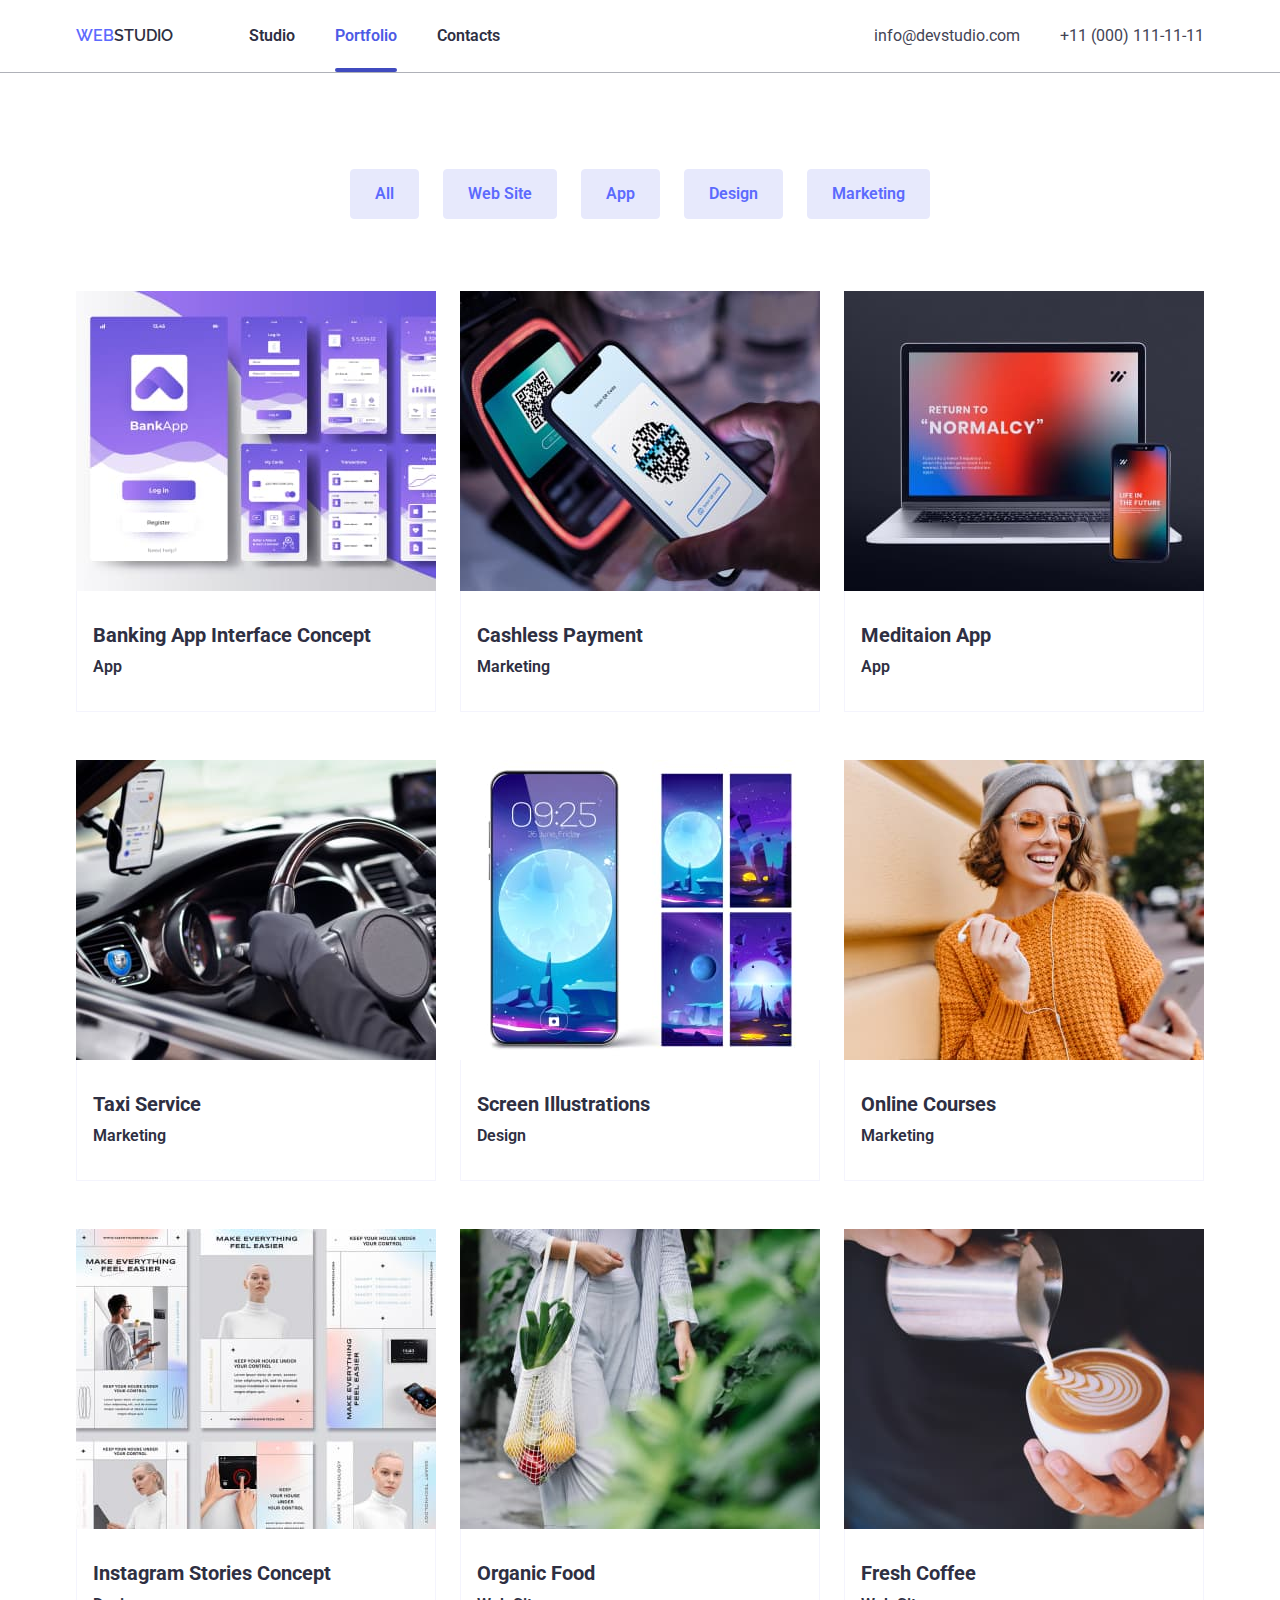
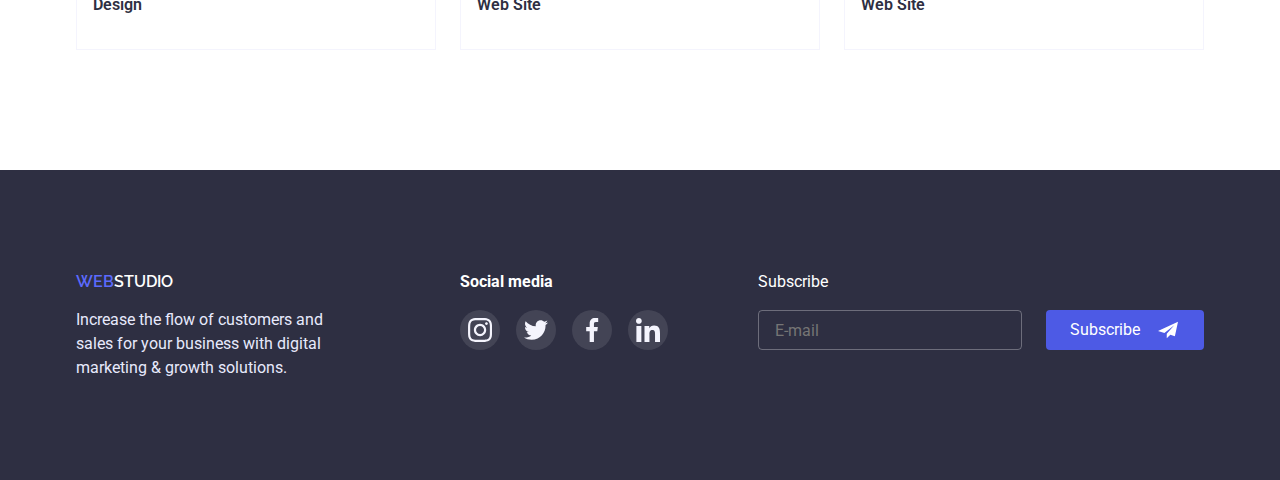
==== commit 7492a834: "." ====
--- a/portfolio.html
+++ b/portfolio.html
@@ -34,7 +34,7 @@
        <a class="contacts2 page-header page-header-list" href="tel:+110001111111">+11 (000) 111-11-11</a></li>
 </ul> 
 </nav>
-<button type="button" class="menu-open"data-menu-open >
+<button type="button" class="menu-open" data-menu-open >
 <svg class="menu-svg" width="32" height="22">
     <use href="./images/defs.svg#icon-menu-1"></use>
 </svg>
@@ -50,11 +50,11 @@
             </button>
             <ul class=" mob-menu-list list ">
                 <li class="mob-menu-item">
-                    <a  class="mob-menu-link1 link" href="index.html "> Studio</a></li>
+                    <a  class=" mob-menu-link5 link" href="index.html "> Studio</a></li>
                 <li class="mob-menu-item">
-                    <a class="mob-menu-link1 link" href=" portfolio.html "> Portfolio</a></li>
+                    <a class="mob-menu-link5 link" href=" portfolio.html "> Portfolio</a></li>
                 <li class="mob-menu-item">
-                    <a class="mob-menu-link1 link" href="#contacts">Contacts</a></li>
+                    <a class="mob-menu-link5 link" href="#contacts">Contacts</a></li>
     </ul> 
 </div>
 <div>
@@ -93,7 +93,6 @@
                 </svg> 
             </a></li>
 </ul>
-</div>
 </div> 
 </div>
 </header>
@@ -361,11 +360,11 @@
                <div class="foto-text-wrap">
                     <img src="./portfolio-images/coffee.jpg" alt="Fresh Coffee" width="360" height="300"> 
                 <p class="foto-text0">14 Stylish and User-Friendly App Design Concepts · Task Manager App · Calorie Tracker App · Exotic Fruit Ecommerce App · Cloud Storage App</p>
+            </div>
                 <div class="empployees-card-contant2" >
                     <h3 class="name" >Fresh Coffee</h3>
                     <p class="work">Web Site</p>
                 </div>
-            </div>
             </a>
             </li> 
         </picture> 
@@ -376,7 +375,7 @@
 <footer class="footer " id="contacts">
     <div class="container footer-container">
        <div class="div">
-        <a class=" studio-footer link footer-end list " href=""><span class="web2">Web</span>studio</a></li>
+        <a class=" studio-footer link footer-end list " href=""><span class="web2">Web</span>studio</a>
     <p class="end-text">Increase the flow of customers and sales for your business with digital marketing & growth solutions.</p>
 </div>
     <div class="footer-div-1">
@@ -402,7 +401,7 @@
          </a></li>
          <li class="box-icone">
             <a href="" class="box-icone-a">
-                <svg class=" media-icon" width="24" height=24">
+                <svg class=" media-icon" width="24" height="24">
                     <use href="./images/defs.svg#icon-linkedin"></use>
                 </svg>
             </a></li>
--- a/css/styles.css
+++ b/css/styles.css
@@ -45,6 +45,8 @@
 .header{
 background:var(--while-color);
 border-bottom: 1px solid var(--title2-color);
+padding-top:25px ;
+padding-bottom: 25px;
 }
 .element.style{
     display: flex;
@@ -74,7 +76,6 @@
     font-size: 36px;
     line-height:calc(40/36);
     color:var(--title-color);
-   width: 396px;
 }
 /*---------------BUTTON------------ */
 .menu-open{
@@ -124,11 +125,15 @@
     height: 100%;
     display: flex;
     flex-direction: column;
-    justify-content: space-between;
     overflow-y: auto;
+}
+.list4{
+    margin-top: auto;
 }
 .menu-close{
     display:flex;
+    align-items: center;
+    justify-content: space-around;
     margin-left: auto;
     margin-bottom: 32px;
     width: 24px;
@@ -136,18 +141,22 @@
     border:1 px solid var(--while2-color);
     border-radius: 50%;
     cursor: pointer;
-    justify-items: center;
-    align-items: center;
     background-color: var(--while2-color);
+    transition: background-color 250ms cubic-bezier(0.4, 0, 0.2, 1);
 }
 .menu-close:hover,
 .menu-close:focus{
     background-color: var(--blue-color);
+    border: var(--blue-color);
 }
 .icon-a :hover,
 .icon-a:focus{
     fill: var(--while-color);
 }
+.icon-a{
+    display: flex;
+    transition: fill 250ms cubic-bezier(0.4, 0, 0.2, 1);
+}
 .mob-menu-item:not(:last-child){
 margin-bottom: 40px;
 }
@@ -156,10 +165,21 @@
 }
 .mob-menu-link1{
 font-weight: 700;
-font-size: 36px;
-line-height:calc(40/36);
+font-size: 20px;
+line-height:calc(24/20);
 letter-spacing: 0.02em;
 color: var(--title-color);
+}
+.mob-menu-link5{
+    font-weight: 700;
+    font-size: 36px;
+    line-height:calc(40/36);
+    letter-spacing: 0.02em;
+    color: var(--title-color);
+}
+.mob-menu-link5:hover,
+.mob-menu-link1:focus{
+   color:var(--blue-color);
 }
 .mob-menu-link1:hover,
 .mob-menu-link1:focus{
@@ -187,7 +207,7 @@
 }*/
 .social-mob-menu {
     display: flex;
-    gap: 64px;
+    gap: 24px;
     justify-content: center;
     align-items: center;
 }
@@ -288,7 +308,7 @@
     font-size: 36px;
     line-height:calc(40/36);
     color:var(--while-color);
-    width:320px;
+    width:300px;
     margin-left:auto;
     margin-right: auto;
     text-align: center;
@@ -418,7 +438,9 @@
         font-size: 36px;
         line-height:calc(40/36);
         color:var(--title-color);
-        margin-bottom:8px;     
+        margin-bottom:8px;    
+        text-align: center;
+           
     }
 .text{
         font-size: 16px;
@@ -492,6 +514,9 @@
     margin-right: 24px;
 
 }
+.team-title-foto{
+    margin-bottom: 48px;
+}
 .card{
     margin-bottom: 120px;
 }
@@ -631,13 +656,14 @@
 line-height:calc(24/16);
 color: var(--while-color);
 text-align: center;
-padding-bottom: 16px;
+margin-bottom: 16px;
 }
 .box-icone2{
     display: flex;
     gap:16px;
     margin-left: auto;
     margin-right: auto; 
+    justify-content: center;
 }
 .box-icone{
     width: 40px;
@@ -666,7 +692,7 @@
 
 .div{
 /*margin-left: auto;*/
-margin-right: auto;
+margin-right: 120px;
 }
 /*------------------MODAL--------------*/
 .backdrop{
@@ -682,7 +708,7 @@
     position: absolute;
     top: 50%;
     left: 50%;
-    width: 408px;
+    width: 300px;
     background-color: var(--while-color);
     border-radius: 4px;
     transform: translate(-50%,-50%) scale(1) rotate(0);
@@ -743,9 +769,11 @@
     font-size: 16px;
     line-height:calc(24/16);
     color: var(--while-color);
+    text-align: center;
+    margin-left: auto;
+    margin-bottom: 16px;
 }
 .email{
-    width: 396px;
     height: 40px;
     box-sizing: border-box;
 border: 1px solid rgba(255, 255, 255, 0.3);
@@ -754,6 +782,10 @@
 background-color:transparent;
 color: var(--while-color);
 transition: border-color 250ms cubic-bezier(0.4, 0, 0.2, 1), color  250ms cubic-bezier(0.4, 0, 0.2, 1);
+width: 100%;
+}
+.v:not(:last-child){
+    margin-bottom: 72px;
 }
 .email:focus{
     border-color: var(--blue-color);
@@ -774,6 +806,11 @@
     cursor: pointer;
     transition:background-color 250ms cubic-bezier(0.4, 0, 0.2, 1);
     margin-top: 16px;
+    margin-left: auto;
+    margin-right: auto;
+}
+.footer-div-1{
+    margin-top:72px ;
 }
 .button-s:hover,
 .button-s:focus{
@@ -849,7 +886,7 @@
 /*-------------------------*/
 
 .modal-coment{
-width: 360px;
+width: 260px;
 height: 120px;
 border: 1px solid rgba(33, 33, 33, 0.2);
 border-radius: 4px;
--- a/css/mobile.css
+++ b/css/mobile.css
@@ -1,4 +1,4 @@
-@media screen and  (min-width:320px) and (max-width:767px) {
+@media screen and  (min-width:428px) and (max-width:767px) {
     .container{
         max-width: 428px;
        }
@@ -11,41 +11,35 @@
        .foto-text0{
         display: none;
        }
-     /*  .sol{
-        max-width: 428px;
-        min-width: 320px;
-    }*/
-    .v:not(:last-child){
-        margin-bottom: 72px;
-    }
-    .header{
-        padding-top:25px ;
-        padding-bottom: 25px;
-    }
-       .title-list{
-        text-align: center;
-       }
        .studio-footer{
-        text-align: center;
-    }
-    .end-text{  
         text-align: left;
     }
-    .footer-div-1{
-        margin-top:72px ;
-    }
-    .team-title-foto{
-        margin-bottom: 48px;
-    }
-    .subscribe{
-        text-align: center;
-        margin-left: auto;
-        margin-bottom: 16px;
-    }
-    .button-s{
+    .div{
         margin-left: auto;
         margin-right: auto;
     }
+    .mob-menu-link1{
+        font-size: 36px;
+        line-height:calc(40/36);
+        }
+    .social-mob-menu {
+        gap: 64px;
+    }
+    .team-title-foto{
+       width: 396px;
+    }
+    .solutions-title{
+        width:320px;
+    }
+    .email{
+        width: 396px;
+    }
+    .modal{
+        width: 408px;
+    }
+    .modal-coment{
+        width: 360px;
+        }
        .box-icone2{ 
         justify-content: center;
     }
--- a/css/tablet.css
+++ b/css/tablet.css
@@ -1,6 +1,6 @@
 @media screen and  (min-width:768px )and (max-width:1199px) {
     .container{
-        max-width: 582px;
+        max-width: 768px;
        }
     .team-title>.container{
         max-width: 582px;
@@ -24,6 +24,10 @@
         color:var(--title-color);
         transition: color 250ms cubic-bezier(0.4, 0, 0.2, 1) ;
         margin-left: auto;
+    }
+    .header{
+        padding-bottom: 0px;
+        padding-top: 0px;
     }
 .header-list :hover,
 .header-list:focus{
@@ -54,6 +58,8 @@
 }
 .team-foto-list{
     width: calc((100% - 24px) / 2);
+    margin-left: auto;
+    margin-right: auto;
 }
 .curent{
     position: relative;
@@ -133,6 +139,9 @@
     background-image: linear-gradient(rgba(46, 47, 66, 0.7),rgba(46, 47, 66, 0.7)), url('../images/office-tablet-2x.jpg');
   }
 }
+.solutions-title{
+    width:320px;
+}
        .foto-list{
         display: flex;
         gap: 24px;
@@ -150,6 +159,7 @@
         font-size: 36px;
         font-weight: 700;
         line-height: calc(40/36);
+        text-align: left;
     }
     .foto{
         padding-top:120px ;
@@ -174,7 +184,7 @@
         gap:64px 24px;
         }
         .team-title-foto{
-          width: calc((100% - 24px) / 2);
+          margin-bottom: 0px;
         }
     .customers{
         padding-bottom: 96px;
@@ -185,6 +195,9 @@
     .logo{
         width: calc((100% - 48px) / 3);
        }
+       .modal{
+        width: 408px;
+    }
        .footer{
         padding-top:98px;
         padding-bottom:98px;
@@ -215,8 +228,23 @@
     .email{
         width: 264px;
     }
+    .v:not(:last-child){
+        margin-bottom: 0px;
+    }
+    .footer-div-1{
+        margin-top:0px ;
+    }
+    .modal-coment{
+        width: 360px;
+        }
+    .subscribe{
+        text-align:left;
+        margin-left: 0px;
+        margin-bottom: 0px;
+    }
     .button-s{
         margin-left: 24px;
+        margin-right: 0px;
     }
     .contact-form{
         display: flex;
--- a/css/desktop.css
+++ b/css/desktop.css
@@ -1,9 +1,9 @@
 @media screen and (min-width:1200px){
     .container{
-        max-width: 1200px;
+        max-width: 1158px;
     }
     .team-title>.container{
-        max-width: 1200px;
+        max-width: 1158px;
        }
        .footer-container{
         display: flex;
@@ -20,12 +20,13 @@
         transition: color 250ms cubic-bezier(0.4, 0, 0.2, 1) ;
         margin-left: auto;
     }
+    .header{
+        padding-bottom: 0px;
+        padding-top: 0px;
+    }
     .header-list :hover,
 .header-list:focus{
 color:var(--blue-color);
-}
-.header-list1 :not(:last-child){
-    margin-left: 332px;
 }
 .header-list1{
     display: flex;
@@ -33,6 +34,7 @@
     gap: 40px;
     color: transparent;
     transition: color 250ms cubic-bezier(0.4, 0, 0.2, 1) ;
+    margin-left: auto;
 }
 .header-list1 :hover,
 .header-list1:focus{
@@ -43,6 +45,9 @@
 }
 .menu-open{
     display: none;
+}
+.team-title-foto{
+   width: 396px;
 }
 .curent{
     position: relative;
@@ -130,6 +135,9 @@
   .sol {
     background-image: linear-gradient(rgba(46, 47, 66, 0.7),rgba(46, 47, 66, 0.7)), url('../images/office-2x.jpg');
   }
+}
+.solutions-title{
+    width:320px;
 }
     .foto-list{
         display: flex;
@@ -163,7 +171,6 @@
         display: flex;
         align-items: center;
         justify-content: center;
-        position: absolute;
     }
     .foto-logo{
         justify-content: center;
@@ -177,7 +184,7 @@
     .title-list{
         font-size: 20px;
         line-height:calc(24/20);
-        margin-top:112px ;
+        text-align: left;
     }
 .text{
         width: 264px;
@@ -211,6 +218,7 @@
         }
     .team-title-foto{
             width: 100%;
+            margin-bottom: 0px;
         }
     .customers{
         padding-bottom: 120px;
@@ -221,6 +229,9 @@
 
     .logo{
         width: calc((100% - 168px)/ 6);
+        }
+        .modal{
+            width: 408px;
         }
         .footer{
             padding-top:100px;
@@ -241,19 +252,36 @@
              height:72px;
              margin-top: 16px;  
         }
-        .box-icone2{
-            margin-right: 80px;
+        .footer-div-1{
+            margin-right: auto;
         }
         .subscribe{
-            margin-left: auto;
             margin-right: auto;
+            margin-bottom: 0px;
+            text-align:left;
+        }
+        .button-s{
+            margin-left:0px;
+            margin-right:0px;
         }
         .email{
             width: 264px;
+        }
+        .modal-coment{
+            width: 360px;
+            }
+        .v:not(:last-child){
+            margin-bottom: 0px;
+        }
+        .footer-div-1{
+            margin-top:0px ;
         }
         .contact-form{
             display: flex;
             align-items: flex-end;
             gap: 24px;
         }
+        .media{
+            text-align: left;
+        }
      }